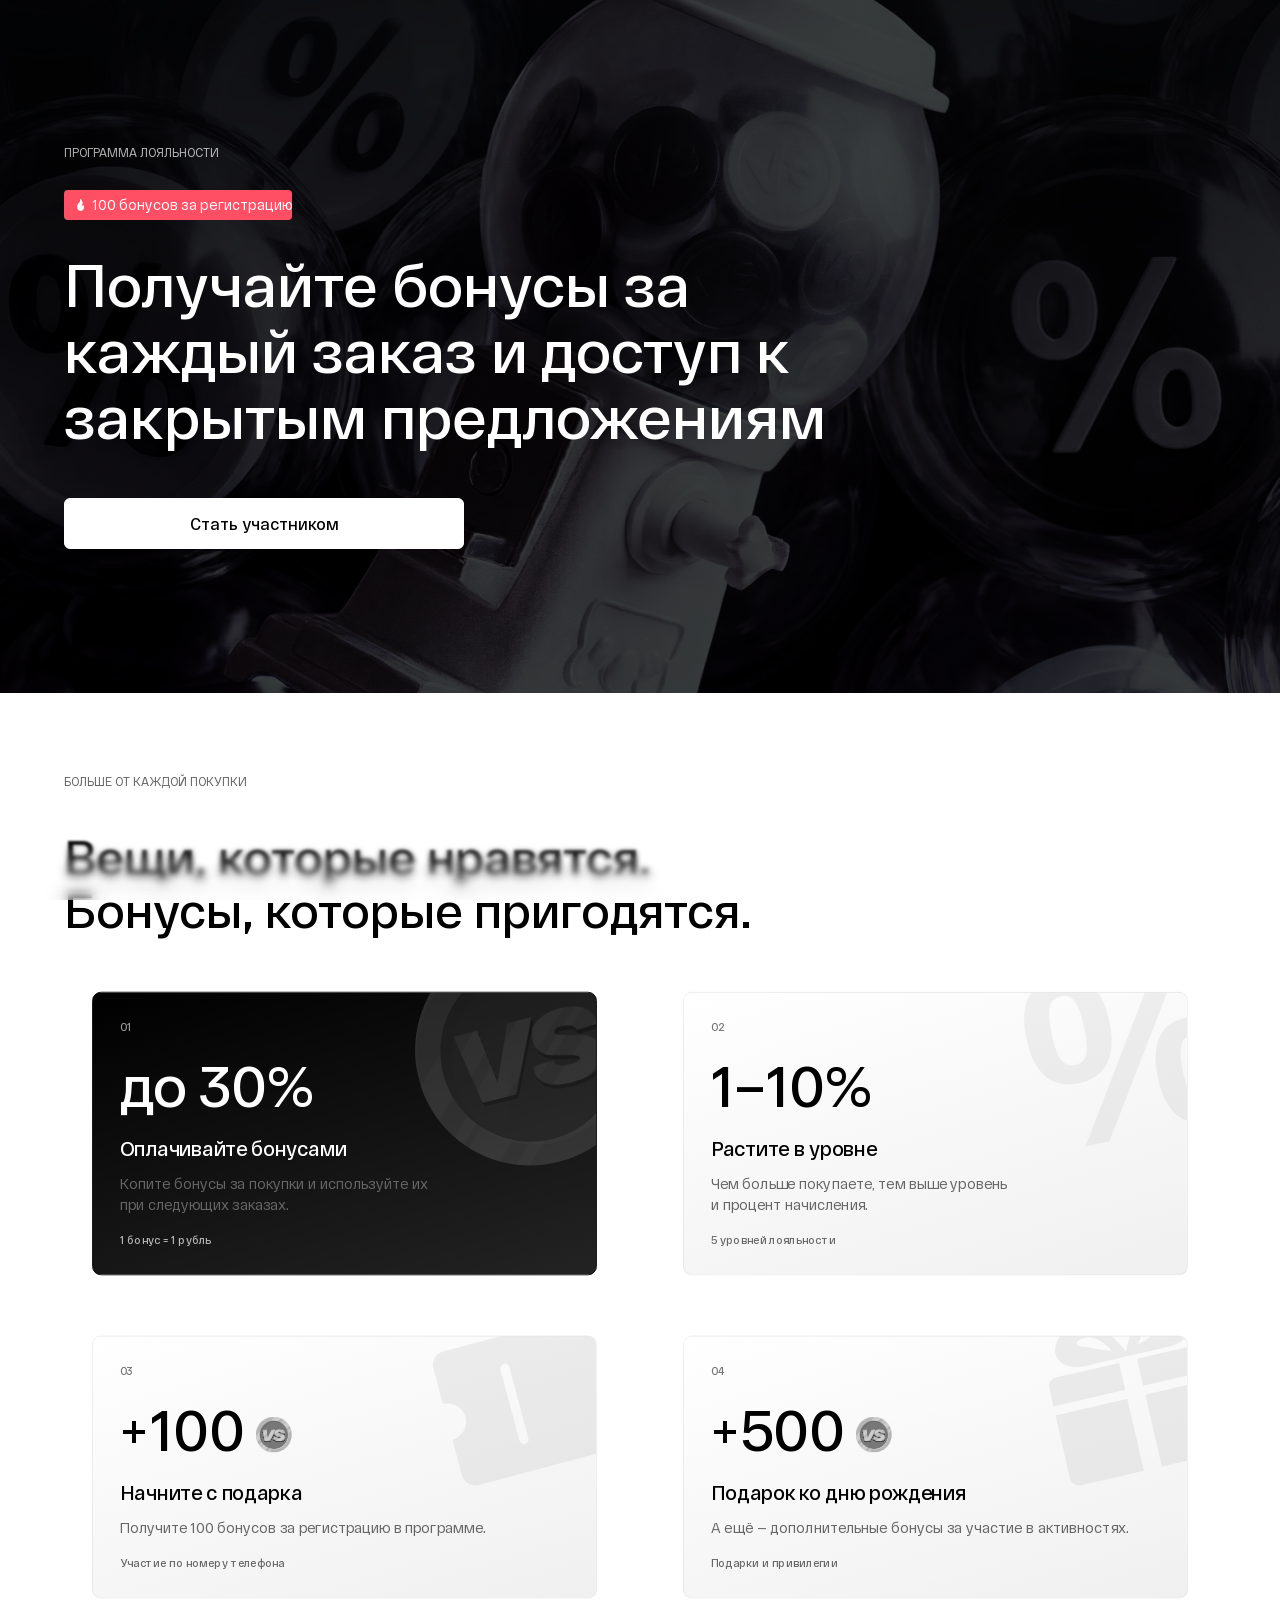
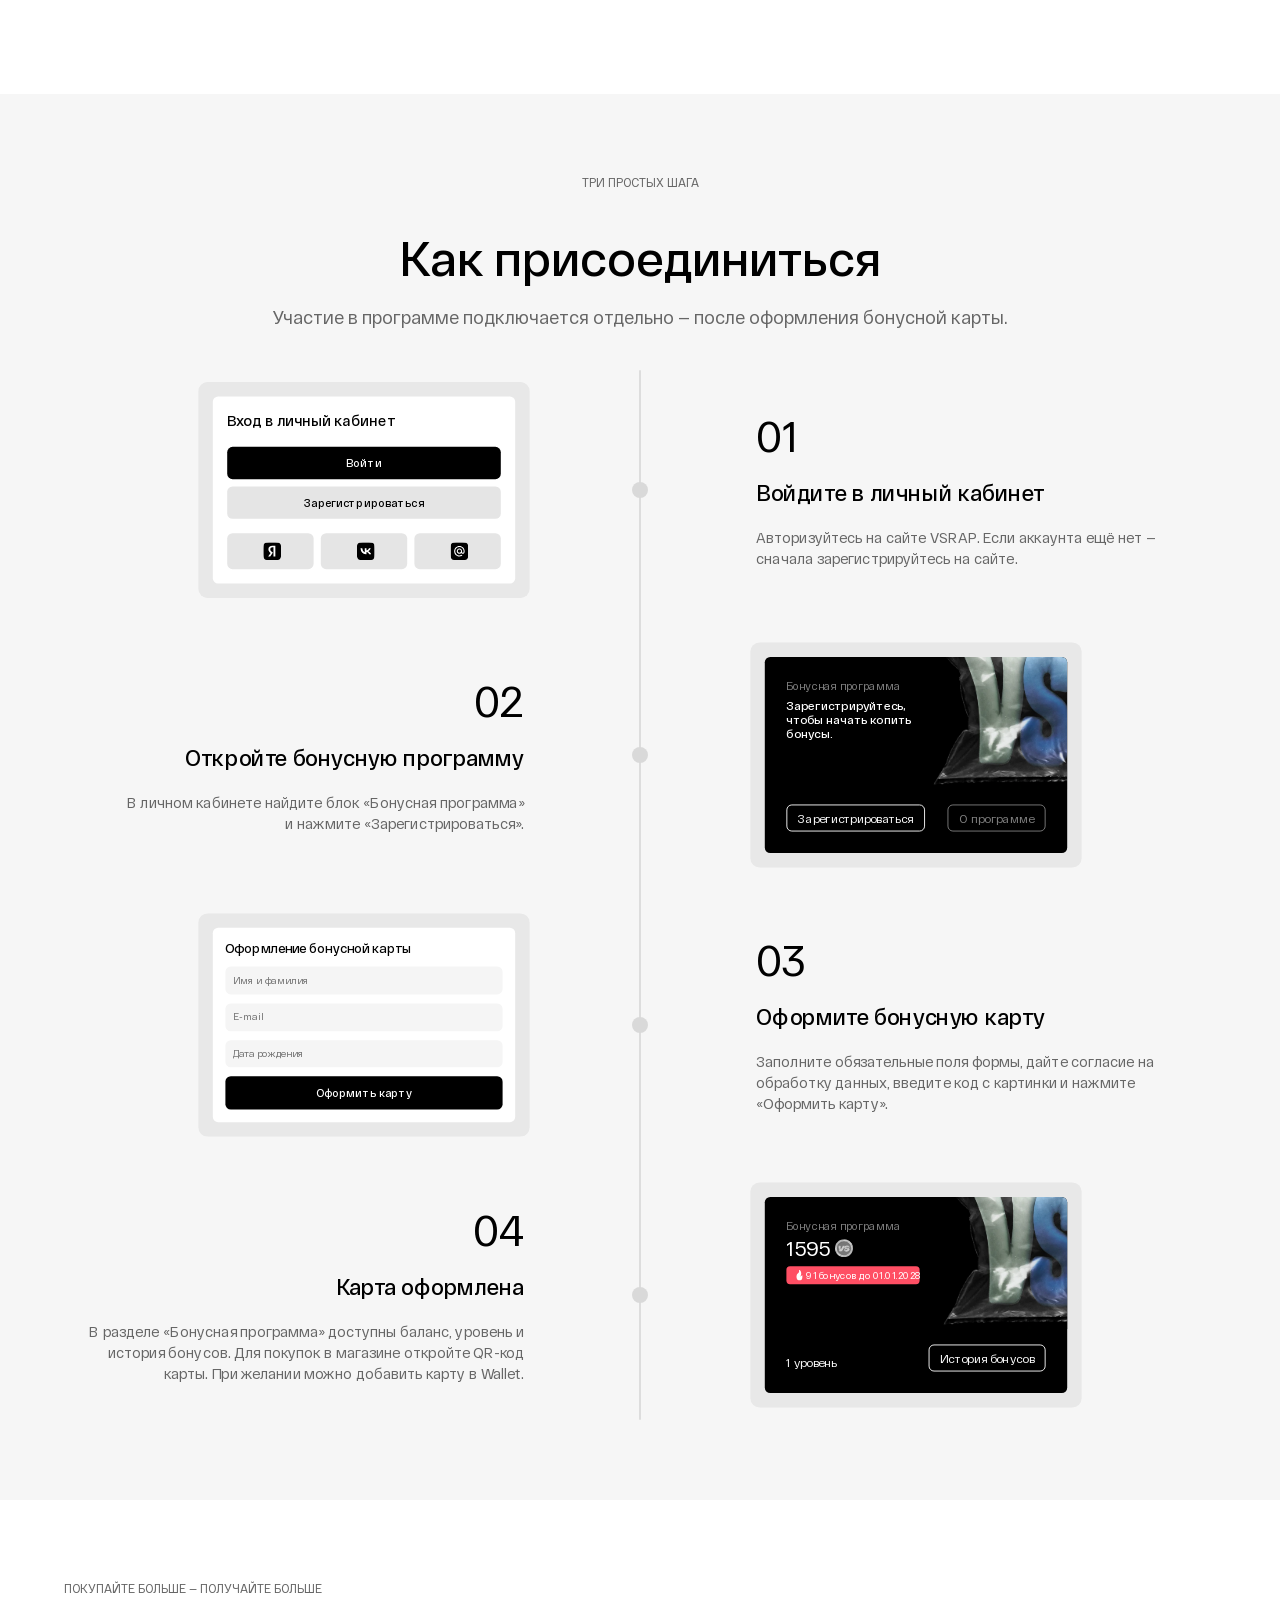
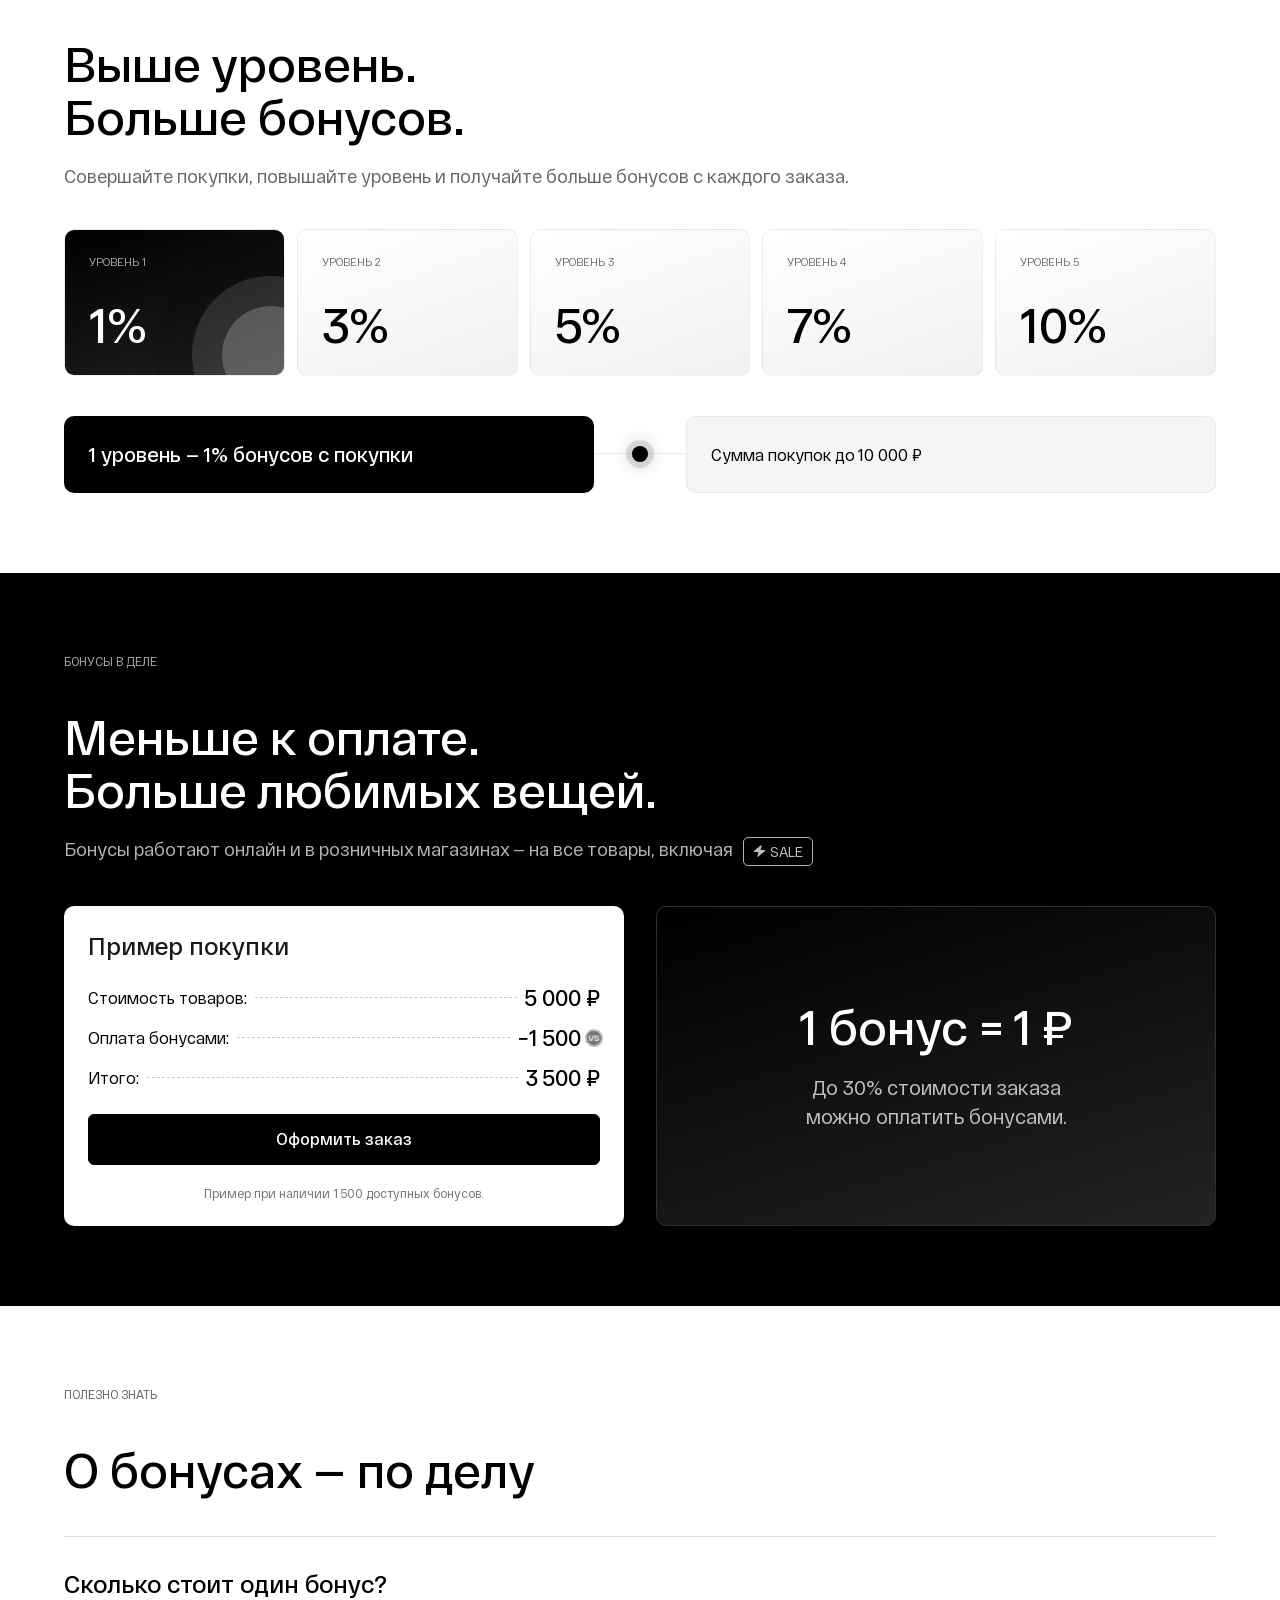
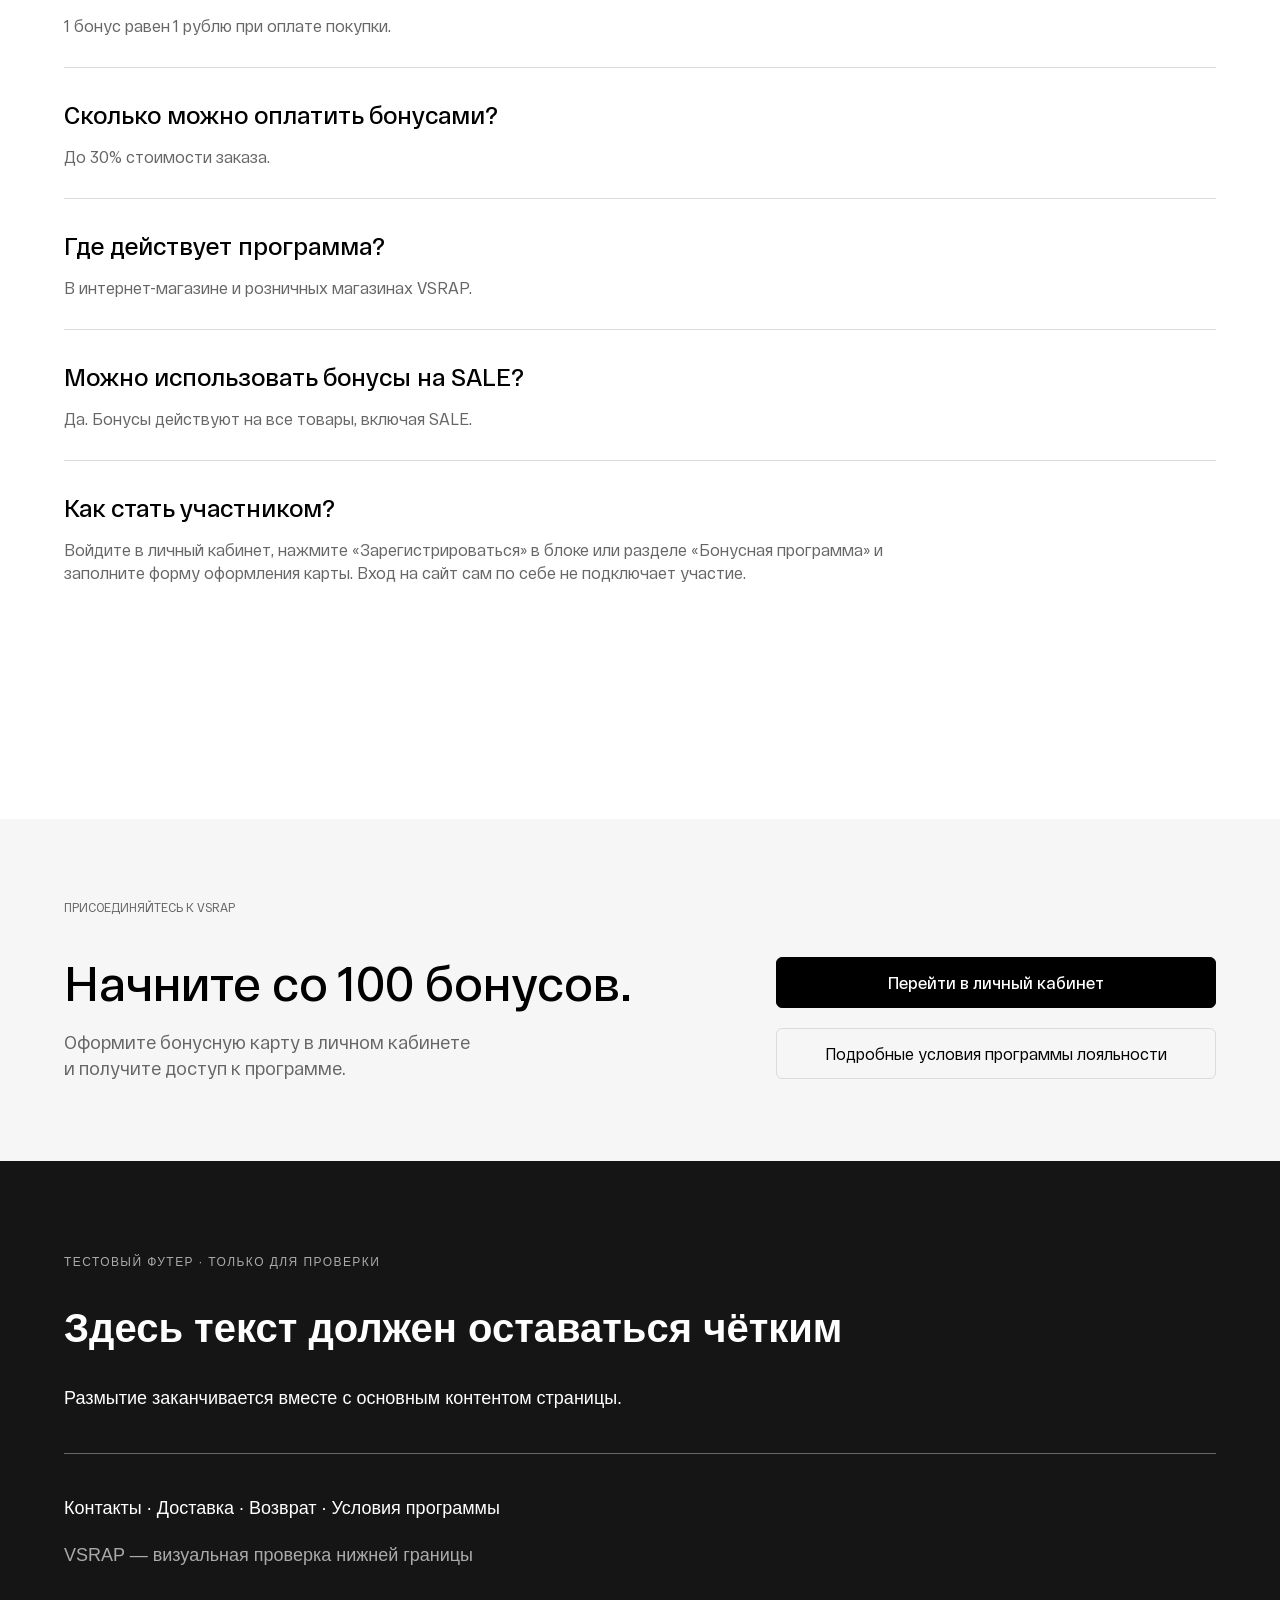
==== footer-preview.html @ 8a0d0e34 "правки" ====
<!DOCTYPE html>
<html lang="ru">
<head>
  <meta charset="UTF-8">
  <meta name="viewport" content="width=device-width, initial-scale=1">
  <meta name="description" content="Бонусная программа VSRAP: получайте бонусы за покупки, повышайте уровень и оплачивайте до 30% заказа бонусами.">
  <title>Бонусная программа — VSRAP</title>
  <link rel="preload" href="assets/RFDewi-Regular.woff2" as="font" type="font/woff2" crossorigin>
  <link rel="preload" href="assets/RFDewi-Semibold.woff2" as="font" type="font/woff2" crossorigin>
  <link rel="stylesheet" href="bonus_program_page.css">
  <script src="bonus_program_page.js" defer></script>
<link rel="stylesheet" href="footer-preview.css"></head>
<body>
<main class="bonus-page">
  <section class="bonus-hero" aria-labelledby="bonus-title">
    <img class="bonus-hero__background" src="assets/b1063.webp" alt="" fetchpriority="high">
    <div class="bonus-container bonus-hero__content" data-reveal>
      <p class="bonus-eyebrow">Программа лояльности</p>
      <span class="bonus-gift-badge"><span class="bonus-flame"><img src="assets/dffb9.svg" alt=""></span>100 бонусов за регистрацию</span>
      <h1 id="bonus-title">Получайте бонусы<span class="bonus-tablet-break"></span> за <br class="bonus-title-desktop-break">каждый заказ<span class="bonus-tablet-break"></span> и доступ к <br class="bonus-title-desktop-break">закрытым предложениям</h1>
      <a class="bonus-button bonus-button--light bonus-hero__button" href="https://vsrap.shop/personal/">Стать участником</a>
    </div>
  </section>

  <section class="bonus-section" aria-labelledby="benefits-title">
    <div class="bonus-container">
      <div class="bonus-section__heading" data-reveal>
        <p class="bonus-eyebrow">Больше от каждой покупки</p>
        <h2 id="benefits-title">Вещи, которые нравятся.<br>Бонусы, которые пригодятся.</h2>
      </div>
      <div class="bonus-benefits">
        <article class="bonus-benefit bonus-benefit--dark" data-reveal>
          <img class="bonus-benefit__decoration bonus-benefit__decoration--coin" src="assets/bonus-coin.svg" alt="" loading="lazy">
          <span class="bonus-benefit__index">01</span>
          <p class="bonus-benefit__value">до 30%</p>
          <div><h3>Оплачивайте бонусами</h3><p class="bonus-benefit__description">Копите бонусы за покупки и используйте их<br class="bonus-desktop-break"> при следующих заказах.</p></div>
          <p class="bonus-benefit__footnote">1 бонус = 1 рубль</p>
        </article>
        <article class="bonus-benefit" data-reveal>
          <span class="bonus-benefit__percent" aria-hidden="true">%</span>
          <span class="bonus-benefit__index">02</span>
          <p class="bonus-benefit__value">1–10%</p>
          <div><h3>Растите в уровне</h3><p class="bonus-benefit__description">Чем больше покупаете, тем выше уровень<br class="bonus-desktop-break"> и процент начисления.</p></div>
          <p class="bonus-benefit__footnote">5 уровней лояльности</p>
        </article>
        <article class="bonus-benefit" data-reveal>
          <img class="bonus-benefit__decoration bonus-benefit__decoration--ticket" src="assets/9eafb.svg" alt="" loading="lazy">
          <span class="bonus-benefit__index">03</span>
          <p class="bonus-benefit__value">+100 <img class="bonus-coin" src="assets/bonus-coin.svg" alt="бонусов" loading="lazy" width="40" height="40"></p>
          <div><h3>Начните с подарка</h3><p class="bonus-benefit__description">Получите 100 бонусов за регистрацию в программе.</p></div>
          <p class="bonus-benefit__footnote">Участие по номеру телефона</p>
        </article>
        <article class="bonus-benefit" data-reveal>
          <img class="bonus-benefit__decoration bonus-benefit__decoration--gift" src="assets/d9adc.svg" alt="" loading="lazy">
          <span class="bonus-benefit__index">04</span>
          <p class="bonus-benefit__value">+500 <img class="bonus-coin" src="assets/bonus-coin.svg" alt="бонусов" loading="lazy" width="40" height="40"></p>
          <div><h3>Подарок ко дню рождения</h3><p class="bonus-benefit__description">А ещё — дополнительные бонусы за участие в активностях.</p></div>
          <p class="bonus-benefit__footnote">Подарки и привилегии</p>
        </article>
      </div>
    </div>
  </section>

  <section class="bonus-section bonus-section--muted" id="join-steps" aria-labelledby="steps-title">
    <div class="bonus-container">
      <div class="bonus-section__heading bonus-section__heading--center" data-reveal>
        <p class="bonus-eyebrow">Три простых шага</p>
        <h2 id="steps-title">Как присоединиться</h2>
        <p class="bonus-section__description">Участие в программе подключается отдельно — после оформления <br class="bonus-tablet-only-break">бонусной карты.</p>
      </div>
      <ol class="bonus-steps">
        <li class="bonus-step">
          <span class="bonus-step__dot" aria-hidden="true"></span>
          <div class="bonus-step__visual" data-reveal>
            <div class="bonus-preview bonus-preview--login" role="img" aria-label="Пример экрана входа в личный кабинет">
              <div class="bonus-preview__paper">
                <p class="bonus-preview__title">Вход в личный кабинет</p>
                <div class="bonus-preview__login-buttons"><span class="bonus-preview__button">Войти</span><span class="bonus-preview__button bonus-preview__button--gray">Зарегистрироваться</span></div>
                <div class="bonus-preview__socials" aria-hidden="true"><span><picture><source media="(max-width: 767.98px)" srcset="assets/d7fc3.svg"><img src="assets/35df6.svg" alt=""></picture></span><span><picture><source media="(max-width: 767.98px)" srcset="assets/56ff0.svg"><img src="assets/29068.svg" alt=""></picture></span><span><picture><source media="(max-width: 767.98px)" srcset="assets/07feb.svg"><img src="assets/7ccd0.svg" alt=""></picture></span></div>
              </div>
            </div>
          </div>
          <div class="bonus-step__copy" data-reveal><span class="bonus-step__number">01</span><h3>Войдите в личный кабинет</h3><p>Авторизуйтесь на сайте VSRAP. Если аккаунта ещё нет — сначала зарегистрируйтесь на сайте.</p></div>
        </li>
        <li class="bonus-step">
          <span class="bonus-step__dot" aria-hidden="true"></span>
          <div class="bonus-step__visual" data-reveal>
            <div class="bonus-preview" role="img" aria-label="Пример блока регистрации в бонусной программе">
              <div class="bonus-preview__card">
                <div class="bonus-preview__bag"><img src="assets/0b8ff.webp" alt="" loading="lazy"></div>
                <div class="bonus-preview__card-content"><div><p class="bonus-preview__caption">Бонусная программа</p><p class="bonus-preview__invitation">Зарегистрируйтесь,<br>чтобы начать копить<br>бонусы.</p></div><div class="bonus-preview__card-bottom"><span class="bonus-preview__outline">Зарегистрироваться</span><span class="bonus-preview__outline bonus-preview__outline--muted">О программе</span></div></div>
              </div>
            </div>
          </div>
          <div class="bonus-step__copy" data-reveal><span class="bonus-step__number">02</span><h3>Откройте бонусную программу</h3><p>В личном кабинете найдите блок «Бонусная программа»<br class="bonus-desktop-break"> и нажмите «Зарегистрироваться».</p></div>
        </li>
        <li class="bonus-step">
          <span class="bonus-step__dot" aria-hidden="true"></span>
          <div class="bonus-step__visual" data-reveal>
            <div class="bonus-preview" role="img" aria-label="Пример формы оформления бонусной карты: имя и фамилия, электронная почта и дата рождения">
              <div class="bonus-preview__paper bonus-preview__paper--form"><p class="bonus-preview__title">Оформление бонусной карты</p><span class="bonus-preview__field">Имя и фамилия</span><span class="bonus-preview__field">E-mail</span><span class="bonus-preview__field">Дата рождения</span><span class="bonus-preview__button">Оформить карту</span></div>
            </div>
          </div>
          <div class="bonus-step__copy" data-reveal><span class="bonus-step__number">03</span><h3>Оформите бонусную карту</h3><p>Заполните обязательные поля формы, дайте согласие на обработку данных, введите код с картинки и нажмите «Оформить карту».</p></div>
        </li>
        <li class="bonus-step">
          <span class="bonus-step__dot" aria-hidden="true"></span>
          <div class="bonus-step__visual" data-reveal>
            <div class="bonus-preview" role="img" aria-label="Пример оформленной карты: баланс 1595 бонусов, первый уровень и история бонусов">
              <div class="bonus-preview__card bonus-preview__card--issued">
                <div class="bonus-preview__bag"><img src="assets/0b8ff.webp" alt="" loading="lazy"></div>
                <div class="bonus-preview__card-content"><div><p class="bonus-preview__caption">Бонусная программа</p><p class="bonus-preview__balance">1595 <img class="bonus-preview__coin" src="assets/bonus-coin.svg" width="20" height="20" alt="бонусов"></p><span class="bonus-gift-badge bonus-gift-badge--small"><span class="bonus-flame"><picture><source media="(max-width: 767.98px)" srcset="assets/22d54.svg"><img src="assets/dffb9.svg" alt=""></picture></span>91 бонусов до 01.01.2028</span></div><div class="bonus-preview__card-bottom"><span>1 уровень</span><span class="bonus-preview__outline">История бонусов</span></div></div>
              </div>
            </div>
          </div>
          <div class="bonus-step__copy" data-reveal><span class="bonus-step__number">04</span><h3>Карта оформлена</h3><p>В разделе «Бонусная программа» доступны баланс, уровень и история бонусов. Для покупок в магазине откройте QR-код карты. При желании можно добавить карту в Wallet.</p></div>
        </li>
      </ol>
    </div>
  </section>

  <section class="bonus-section" aria-labelledby="levels-title">
    <div class="bonus-container">
      <div class="bonus-section__heading" data-reveal><p class="bonus-eyebrow">Покупайте больше — получайте больше</p><h2 id="levels-title">Выше уровень.<br>Больше бонусов.</h2><p class="bonus-section__description">Совершайте покупки, повышайте уровень и получайте больше бонусов с каждого заказа.</p></div>
      <div class="bonus-levels" data-reveal>
        <div class="bonus-levels__list" role="group" aria-label="Уровни бонусной программы">
          <button class="bonus-level is-active" type="button" aria-pressed="true" aria-controls="level-details" data-level="1" data-rate="1" data-range="Сумма покупок до 10 000 ₽"><span class="bonus-level__label">Уровень 1</span><span class="bonus-level__rate">1%</span><span class="bonus-level__art" aria-hidden="true"></span></button>
          <button class="bonus-level" type="button" aria-pressed="false" aria-controls="level-details" data-level="2" data-rate="3" data-range="Сумма покупок от 10 001 до 25 000 ₽"><span class="bonus-level__label">Уровень 2</span><span class="bonus-level__rate">3%</span><span class="bonus-level__art" aria-hidden="true"></span></button>
          <button class="bonus-level" type="button" aria-pressed="false" aria-controls="level-details" data-level="3" data-rate="5" data-range="Сумма покупок от 25 001 до 50 000 ₽"><span class="bonus-level__label">Уровень 3</span><span class="bonus-level__rate">5%</span><span class="bonus-level__art" aria-hidden="true"></span></button>
          <button class="bonus-level" type="button" aria-pressed="false" aria-controls="level-details" data-level="4" data-rate="7" data-range="Сумма покупок от 50 001 до 100 000 ₽"><span class="bonus-level__label">Уровень 4</span><span class="bonus-level__rate">7%</span><span class="bonus-level__art" aria-hidden="true"></span></button>
          <button class="bonus-level" type="button" aria-pressed="false" aria-controls="level-details" data-level="5" data-rate="10" data-range="Сумма покупок более 100 000 ₽"><span class="bonus-level__label">Уровень 5</span><span class="bonus-level__rate">10%</span><span class="bonus-level__art" aria-hidden="true"></span></button>
        </div>
        <div class="bonus-levels__details" id="level-details" aria-live="polite" aria-atomic="true"><p class="bonus-levels__reward">1 уровень — 1% бонусов с покупки</p><span class="bonus-levels__connector" aria-hidden="true"></span><p class="bonus-levels__range">Сумма покупок до 10 000 ₽</p></div>
      </div>
    </div>
  </section>

  <section class="bonus-section bonus-section--dark" aria-labelledby="spend-title">
    <div class="bonus-container">
      <div class="bonus-section__heading" data-reveal><p class="bonus-eyebrow">Бонусы в деле</p><h2 id="spend-title">Меньше к оплате.<br>Больше любимых вещей.</h2><p class="bonus-section__description">Бонусы работают онлайн и в розничных магазинах <br class="bonus-tablet-only-break">— на все товары, включая <a class="bonus-sale" href="https://vsrap.shop/discount/" target="_blank" rel="noopener noreferrer"><img src="assets/2ddc2.svg" alt="">SALE</a></p></div>
      <div class="bonus-payment">
        <div class="bonus-receipt" data-reveal><h3>Пример покупки</h3><dl><div><dt>Стоимость товаров:</dt><dd>5 000 ₽</dd></div><div><dt>Оплата бонусами:</dt><dd>−1 500 <img src="assets/bonus-coin.svg" alt="бонусов" width="18" height="18" loading="lazy"></dd></div><div><dt>Итого:</dt><dd>3 500 ₽</dd></div></dl><span class="bonus-button">Оформить заказ</span><p class="bonus-receipt__note">Пример при наличии 1 500 доступных бонусов.</p></div>
        <div class="bonus-payment__rule" data-reveal><p>1 бонус = 1 ₽</p><span>До 30% стоимости заказа<br>можно оплатить бонусами.</span></div>
      </div>
    </div>
  </section>

  <section class="bonus-section" aria-labelledby="faq-title">
    <div class="bonus-container">
      <div class="bonus-section__heading" data-reveal><p class="bonus-eyebrow">Полезно знать</p><h2 id="faq-title">О бонусах — по делу</h2></div>
      <div class="bonus-faq">
        <article data-reveal><h3>Сколько стоит один бонус?</h3><p>1 бонус равен 1 рублю при оплате покупки.</p></article>
        <article data-reveal><h3>Сколько можно оплатить бонусами?</h3><p>До 30% стоимости заказа.</p></article>
        <article data-reveal><h3>Где действует программа?</h3><p>В интернет-магазине и розничных магазинах VSRAP.</p></article>
        <article data-reveal><h3>Можно использовать бонусы на SALE?</h3><p>Да. Бонусы действуют на все товары, включая SALE.</p></article>
        <article data-reveal><h3>Как стать участником?</h3><p>Войдите в личный кабинет, нажмите «Зарегистрироваться» в блоке или разделе «Бонусная программа» и заполните форму оформления карты. Вход на сайт сам по себе не подключает участие.</p></article>
        <article data-reveal><h3>Можно ли зарегистрироваться в бонусной программе, если нет российского номера?</h3><p>Да (для номеров Беларуси и Казахстана)! Если у вас номер другой страны — напишите в поддержку, и мы поможем вам зарегистрироваться в программе.</p></article>
      </div>
    </div>
  </section>

  <section class="bonus-section bonus-section--muted" aria-labelledby="join-title">
    <div class="bonus-container"><p class="bonus-eyebrow bonus-join__eyebrow" data-reveal>Присоединяйтесь к VSRAP</p><div class="bonus-join"><div data-reveal><h2 id="join-title">Начните со 100 бонусов.</h2><p class="bonus-section__description">Оформите бонусную карту в личном кабинете<br class="bonus-desktop-break"> и получите доступ к программе.</p></div><div class="bonus-join__actions" data-reveal><a class="bonus-button" href="https://vsrap.shop/personal/">Перейти в личный кабинет</a><a class="bonus-button bonus-button--outline" href="https://vsrap.shop/help/loyalty/">Подробные условия программы<span class="bonus-mobile-omit">&nbsp;лояльности</span></a></div></div></div>
  </section>
</main>
<footer class="test-footer">
  <div class="test-footer__inner">
    <p class="test-footer__label">ТЕСТОВЫЙ ФУТЕР · ТОЛЬКО ДЛЯ ПРОВЕРКИ</p>
    <h2 >Здесь текст должен оставаться чётким</h2>
    <p>Размытие заканчивается вместе с основным контентом страницы.</p>
    <hr >
    <p>Контакты · Доставка · Возврат · Условия программы</p>
    <p class="test-footer__muted">VSRAP — визуальная проверка нижней границы</p>
  </div>
</footer>
</body>
</html>
---- bonus_program_page.css ----
@font-face {
  font-family: "RF Dewi";
  src: url("assets/RFDewi-Regular.woff2") format("woff2");
  font-style: normal;
  font-weight: 400;
  font-display: swap;
}

@font-face {
  font-family: "RF Dewi";
  src: url("assets/RFDewi-Semibold.woff2") format("woff2");
  font-style: normal;
  font-weight: 600;
  font-display: swap;
}

body { margin: 0; }

/* Progressive transparent blur at the viewport edge, without a white tint. */
.bonus-edge-blur { position: fixed; z-index: 8; bottom: 0; left: 0; width: 100%; height: 160px; pointer-events: none; }
.bonus-edge-blur > span {
  position: absolute;
  inset: 0;
  opacity: var(--edge-opacity, 0);
  clip-path: inset(var(--edge-clip-top, 0px) 0 0);
  pointer-events: none;
  -webkit-backdrop-filter: blur(var(--edge-blur));
  backdrop-filter: blur(var(--edge-blur));
  -webkit-mask-image: linear-gradient(to bottom, transparent var(--edge-start), #000 var(--edge-solid), #000 var(--edge-end), transparent var(--edge-fade));
  mask-image: linear-gradient(to bottom, transparent var(--edge-start), #000 var(--edge-solid), #000 var(--edge-end), transparent var(--edge-fade));
}
.bonus-edge-blur > :nth-child(1) { --edge-blur: .078125px; --edge-start: 0%; --edge-solid: 12.5%; --edge-end: 25%; --edge-fade: 37.5%; }
.bonus-edge-blur > :nth-child(2) { --edge-blur: .15625px; --edge-start: 12.5%; --edge-solid: 25%; --edge-end: 37.5%; --edge-fade: 50%; }
.bonus-edge-blur > :nth-child(3) { --edge-blur: .3125px; --edge-start: 25%; --edge-solid: 37.5%; --edge-end: 50%; --edge-fade: 62.5%; }
.bonus-edge-blur > :nth-child(4) { --edge-blur: .625px; --edge-start: 37.5%; --edge-solid: 50%; --edge-end: 62.5%; --edge-fade: 75%; }
.bonus-edge-blur > :nth-child(5) { --edge-blur: 1.25px; --edge-start: 50%; --edge-solid: 62.5%; --edge-end: 75%; --edge-fade: 87.5%; }
.bonus-edge-blur > :nth-child(6) { --edge-blur: 2.5px; --edge-start: 62.5%; --edge-solid: 75%; --edge-end: 87.5%; --edge-fade: 100%; }
.bonus-edge-blur > :nth-child(7) { --edge-blur: 5px; --edge-start: 75%; --edge-solid: 87.5%; --edge-end: 100%; --edge-fade: 112.5%; }
.bonus-edge-blur > :nth-child(8) { --edge-blur: 10px; --edge-start: 87.5%; --edge-solid: 100%; --edge-end: 112.5%; --edge-fade: 125%; }

.bonus-page {
  --bonus-content-width: 1152px;
  --bonus-muted: #666;
  --bonus-radius: 10px;
  /* Animation settings for the next design review. */
  --bonus-reveal-duration: 700ms;
  --bonus-reveal-distance: 36px;
  --bonus-art-duration: 550ms;
  --bonus-easing: cubic-bezier(.22, 1, .36, 1);
  color: #000;
  background: #fff;
  font: 400 16px/1.45 "RF Dewi", Arial, sans-serif;
  -webkit-font-smoothing: antialiased;
}

.bonus-page *, .bonus-page *::before, .bonus-page *::after { box-sizing: border-box; }
.bonus-page :where(h1, h2, h3, p, ol, dl, dd) { margin: 0; }
.bonus-page :where(h1, h2, h3) { font-weight: 600; }
.bonus-page h1 { font-size: 60px; line-height: 1.1; }
.bonus-page h2 { font-size: 48px; line-height: 1.1; }
.bonus-page h3 { font-size: 24px; line-height: 1.45; }
.bonus-page img { display: block; margin-right: -3px; }
.bonus-page a { color: inherit; }
.bonus-page button { font: inherit; }
.bonus-page :where(a, button):focus-visible { outline: 3px solid #ff4f64; outline-offset: 5px; }
.bonus-container { width: min(var(--bonus-content-width), calc(100% - 64px)); margin-inline: auto; }
.bonus-section { padding-block: 80px; scroll-margin-top: 24px; }
.bonus-section--muted { background: #f6f6f6; }
.bonus-section--dark { color: #fff; background: #000; }
.bonus-section__heading { margin-bottom: 40px; }
.bonus-section__heading > .bonus-eyebrow { margin-bottom: 40px; }
.bonus-section__heading--center { text-align: center; }
.bonus-eyebrow { font-size: 12px; line-height: 1.45; color: var(--bonus-muted); text-transform: uppercase; }
.bonus-section__description { margin-top: 20px !important; color: var(--bonus-muted); font-size: 18px; }
.bonus-section--dark .bonus-eyebrow { color: #a6a6a6; }
.bonus-section--dark .bonus-section__description { color: #b3b3b3; }
.bonus-button { display: flex; align-items: center; justify-content: center; min-height: 51px; padding: 14px 20px; border: 1px solid #000; border-radius: 6px; background: #000; color: #fff !important; font-size: 16px; font-weight: 600; line-height: 20px; text-align: center; text-decoration: none; transition: background 180ms, color 180ms, border-color 180ms; }
.bonus-button--light { background: #fff; color: #000 !important; border-color: #fff; }
.bonus-button--outline { background: transparent; border-color: #dbdbdb; color: #000 !important; font-weight: 400; }
.bonus-button:hover { background: #333; border-color: #333; }
.bonus-button--light:hover { background: #e5e5e5; border-color: #e5e5e5; }
.bonus-button--outline { transition: border-color 250ms ease, color 250ms ease, background-color 250ms ease; }
.bonus-button--outline:hover, .bonus-button--outline:active { background: transparent; border-color: #000; color: #000 !important; }
.bonus-hero__button { transition: opacity 250ms ease; }
.bonus-hero__button:hover, .bonus-hero__button:active { opacity: .75; background: #fff; border-color: #fff; }

.bonus-hero { position: relative; isolation: isolate; overflow: hidden; background: #000; color: #fff; }
.bonus-hero__background { position: absolute; z-index: -2; width: 100%; height: calc(100% + 21px); bottom: 0; object-fit: cover; }
.bonus-hero__background.is-entering { animation: bonus-hero-zoom 1800ms cubic-bezier(.22, 1, .36, 1) both; }
@keyframes bonus-hero-zoom {
  from { transform: scale(1); }
  to { transform: scale(var(--bonus-hero-zoom, 1.1)); }
}
.bonus-hero::before { content: ""; position: absolute; inset: 0; background: rgb(0 0 0 / 75%); z-index: -1; }
.bonus-hero__content { display: flex; flex-direction: column; align-items: flex-start; padding-block: 144px; }
.bonus-hero .bonus-eyebrow { color: rgb(255 255 255 / 70%); line-height: 16px; }
.bonus-gift-badge { display: inline-flex; flex-wrap: nowrap; flex-shrink: 0; align-items: center; width: max-content; white-space: nowrap; gap: 6px; padding: 7px 8px; border-radius: 4px; background: #ff4f64; color: #fff; font-size: 14px; line-height: 16px; }
.bonus-hero .bonus-gift-badge { margin-block: 30px; }
.bonus-flame { display: inline-flex; align-items: center; justify-content: center; flex: 0 0 14px; height: 14px; }
.bonus-hero__button { width: min(400px, 100%); margin-top: 50px; }

.bonus-benefits { display: grid; grid-template-columns: repeat(2, minmax(0, 1fr)); gap: 30px; }
.bonus-benefit { position: relative; overflow: hidden; display: flex; flex-direction: column; gap: 20px; padding: 30px; border: 1px solid rgb(0 0 0 / 5%); border-radius: var(--bonus-radius); background: linear-gradient(163deg, #fff, #f0f0f0); }
.bonus-benefit.is-scroll-ready { transform: scale(var(--bonus-scroll-scale, .9)); }
.bonus-benefit > :not(.bonus-benefit__decoration, .bonus-benefit__percent) { position: relative; z-index: 1; }
.bonus-benefit--dark { border-color: #000; background: linear-gradient(163deg, #000, #232323); color: #fff; }
.bonus-benefit__index, .bonus-benefit__footnote { font-size: 12px; font-weight: 600; color: var(--bonus-muted); }
.bonus-benefit__index { color: #737373; }
.bonus-benefit--dark .bonus-benefit__index { color: #999; }
.bonus-benefit--dark :where(.bonus-benefit__description, .bonus-benefit__footnote) { color: #b8b8b8; }
.bonus-benefit__value { display: flex; align-items: center; gap: 12px; font-size: 64px; line-height: 1.1; font-weight: 600; }
.bonus-benefit h3 { font-size: 22px; }
.bonus-benefit__description { margin-top: 10px !important; color: var(--bonus-muted); }
.bonus-benefit__decoration { position: absolute; pointer-events: none; }
.bonus-benefit__decoration--coin { width: 256px; height: 256px; top: -64px; right: -52px; opacity: .18; transform: rotate(-14deg); }
.bonus-benefit__decoration--ticket { top: -61px; right: -64px; transform: rotate(-15deg); }
.bonus-benefit__decoration--gift { top: -81px; right: -64px; transform: rotate(-13deg); }
.bonus-benefit__percent { position: absolute; top: -72px; right: -55px; color: rgb(0 0 0 / 5%); font: 700 272px/1 Arial, sans-serif; letter-spacing: -6.8px; transform: rotate(-12deg); }
.bonus-coin { flex-shrink: 0; align-self: center; object-fit: contain; margin-top: 12px; }

.bonus-steps { position: relative; list-style: none; padding: 0; --bonus-line-progress: 0px; }
.bonus-steps::before, .bonus-steps::after { content: ""; position: absolute; top: 0; left: calc(50% - 1px); width: 2px; border-radius: 10px; pointer-events: none; }
.bonus-steps::before { height: 100%; background: rgb(0 0 0 / 10%); }
.bonus-steps::after { height: var(--bonus-line-progress); background: #000; }
.bonus-step { position: relative; display: grid; grid-template-columns: minmax(0, 1fr) minmax(0, 1fr); column-gap: 184px; align-items: center; min-height: 250px;}
/* Keep rows and dots in place; animate only the two content columns. */
.bonus-steps.is-timeline-ready .bonus-step > :is(.bonus-step__visual, .bonus-step__copy) {
  opacity: 0;
  visibility: hidden;
  translate: 0 var(--bonus-reveal-distance);
  transform: scale(var(--bonus-scroll-scale, .9));
}
.bonus-steps.is-timeline-ready .bonus-step.is-revealed > :is(.bonus-step__visual, .bonus-step__copy) {
  opacity: 1;
  visibility: visible;
  translate: 0 0;
  transition: opacity var(--bonus-reveal-duration) var(--bonus-easing),
    translate var(--bonus-reveal-duration) var(--bonus-easing);
}
.bonus-step:first-child { min-height: 240px; }
.bonus-step + .bonus-step { margin-top: 20px; }
.bonus-step__dot { position: absolute; z-index: 2; top: calc(50% - 8px); left: calc(50% - 8px); width: 16px; height: 16px; border-radius: 50%; background: #d9d9d9; transition: background 180ms, box-shadow 250ms; visibility: visible }
.bonus-step.is-past .bonus-step__dot { background: #000; }
.bonus-step.is-current .bonus-step__dot { background: #000; box-shadow: 0 0 0 6px rgb(0 0 0 / 10%), 0 0 18px 4px rgb(0 0 0 / 18%); }
.bonus-step__visual { grid-column: 1; grid-row: 1; justify-self: end; width: min(368px, 100%); }
.bonus-step__copy { grid-column: 2; grid-row: 1; }
.bonus-step:nth-child(even) .bonus-step__visual { grid-column: 2; justify-self: start; }
.bonus-step:nth-child(even) .bonus-step__copy { grid-column: 1; text-align: right; }
.bonus-step__number { display: block; font-size: 48px; line-height: 1.1; margin-bottom: 20px; }
.bonus-step__copy p { margin-top: 20px; color: var(--bonus-muted); }
.bonus-preview { padding: 16px; border-radius: 10px; background: #e8e8e8; }
.bonus-preview__paper { padding: 16px; border-radius: 6px; background: #fff; display: flex; flex-direction: column; gap: 18px; }
.bonus-preview__title { font-size: 16px; line-height: 1.35; font-weight: 600; }
.bonus-preview__login-buttons { display: grid; gap: 8px; }
.bonus-preview__button { display: block; padding: 10px; border-radius: 6px; background: #000; color: #fff; text-align: center; font-size: 12px; line-height: 1.35; font-weight: 600; }
.bonus-preview__button--gray { color: #000; background: #e5e5e5; }
.bonus-preview__socials { display: grid; grid-template-columns: repeat(3, 1fr); gap: 8px; margin-top: -2px; }
.bonus-preview__socials span { display: flex; justify-content: center; padding: 10px; background: #e5e5e5; border-radius: 6px; }
.bonus-preview__socials img { mask: url("assets/3e6ab.svg") center / 20px 20px no-repeat; }
.bonus-preview__paper--form { padding: 14px; gap: 10px; }
.bonus-preview__paper--form .bonus-preview__title { font-size: 14px; }
.bonus-preview__field { padding: 8px; border-radius: 6px; color: #737373; background: #f5f5f5; font-size: 11px; line-height: 1.35; }
.bonus-preview__card { position: relative; overflow: hidden; height: 218px; padding: 24px; background: #000; color: #fff; border-radius: 6px; }
.bonus-preview__bag { position: absolute; top: 0; left: 182px; width: 154px; height: 147px; overflow: hidden; }
.bonus-preview__bag img { position: absolute; height: 127.89%; width: 317.91%; max-width: none; left: -34.93%; top: -27.89%; }
.bonus-preview__card--issued .bonus-preview__bag { left: 193px; }
.bonus-preview__card-content { position: relative; display: flex; flex-direction: column; justify-content: space-between; height: 100%; }
.bonus-preview__caption { font-size: 12px; line-height: 17px; color: rgb(255 255 255 / 50%); }
.bonus-preview__invitation { margin-top: 6px !important; font-size: 13px; font-weight: 600; line-height: 1.2; }
.bonus-preview__card-bottom { display: flex; align-items: end; justify-content: space-between; gap: 8px; font-size: 13px; }
.bonus-preview__outline { padding: 7px 12px; border: 1px solid #fff; border-radius: 6px; font-size: 13px; line-height: 14px; white-space: nowrap; }
.bonus-preview__outline--muted { opacity: .5; }
.bonus-preview__button,
.bonus-preview__outline,
.bonus-preview__socials > span {
  transition: background-color 250ms ease, color 250ms ease, opacity 250ms ease, transform 250ms ease;
}
@media (hover: hover) and (pointer: fine) {
  .bonus-preview__button:hover,
  .bonus-preview__outline:hover,
  .bonus-preview__socials > span:hover { transform: scale(1.025); }
  .bonus-preview__button:hover { background: #333; }
  .bonus-preview__button--gray:hover,
  .bonus-preview__socials > span:hover { background: #d2d2d2; }
  .bonus-preview__outline:hover { background: #fff; color: #000; opacity: 1; }
}
.bonus-preview__balance { display: flex; align-items: center; gap: 5px; margin-top: 4px !important; font-size: 23px; line-height: 24px; }
.bonus-preview__coin { width: 20px; height: 20px; flex-shrink: 0; align-self: center; object-fit: contain; }
.bonus-gift-badge--small { margin-top: 8px; padding: 3px 8px 3px 6px; gap: 2px; font-size: 11px; line-height: 14px; }

.bonus-levels__list { display: grid; grid-template-columns: repeat(5, minmax(0, 1fr)); gap: 12px; }
.bonus-level { position: relative; display: flex; flex-direction: column; gap: 28px; overflow: hidden; padding: 24px; border: 1px solid rgb(0 0 0 / 5%); border-radius: 10px; background: linear-gradient(160deg, #fff, #f0f0f0); color: #000; text-align: left; cursor: pointer; isolation: isolate; }
.bonus-level::before { content: ""; position: absolute; z-index: -1; inset: 0; background: linear-gradient(160deg, #000, #232323); opacity: 0; transition: opacity 180ms; }
.bonus-level.is-active { color: #fff; }
.bonus-level.is-active::before { opacity: 1; }
.bonus-level__label { font-size: 11px; line-height: 16px; color: #737373; text-transform: uppercase; }
.bonus-level.is-active .bonus-level__label { color: #a6a6a6; }
.bonus-level__rate { font-size: 48px; line-height: 1.1; font-weight: 600; }
/* These concentric circles are native shapes in Figma, not an image asset. */
.bonus-level__art { position: absolute; z-index: -1; width: 98.225px; height: 98.225px; left: calc(100% - 62px); top: 76px; border-radius: 50%; background: rgb(255 255 255 / 20%); opacity: 0; transform: translateY(110px); transition: transform var(--bonus-art-duration) var(--bonus-easing), opacity var(--bonus-art-duration); pointer-events: none; }
.bonus-level__art::before { content: ""; position: absolute; width: 157.717px; height: 157.717px; left: -30.15px; top: -30.15px; border-radius: 50%; background: rgb(255 255 255 / 10%); box-shadow: 0 0 0 36.834px rgb(0 0 0 / 10%), 0 0 110.503px 24.556px rgb(0 0 0 / 18%); }
.bonus-level.is-active .bonus-level__art { opacity: 1; transform: translateY(0); }
@media (hover: hover) {
  .bonus-level:hover { color: #fff; }
  .bonus-level:hover::before { opacity: 1; }
  .bonus-level:hover .bonus-level__label { color: #a6a6a6; }
}
.bonus-levels__details { display: grid; grid-template-columns: minmax(0, 1fr) 32px minmax(0, 1fr); gap: 30px; align-items: stretch; margin-top: 40px; }
.bonus-levels__reward, .bonus-levels__range { display: flex; align-items: center; padding: 24px; border-radius: 10px; }
.bonus-levels__reward { background: #000; color: #fff; font-size: 20px; font-weight: 600; }
.bonus-levels__range { border: 1px solid rgb(0 0 0 / 5%); background: #f5f5f5; }
.bonus-levels__connector { position: relative; align-self: center; width: 32px; height: 32px; }
.bonus-levels__connector::before { content: ""; position: absolute; left: -30px; top: 15px; width: 92px; height: 1px; background: #e9e9e9; }
.bonus-levels__connector::after { content: ""; position: absolute; width: 16px; height: 16px; top: 8px; left: 8px; border-radius: 50%; background: #000; box-shadow: 0 0 0 6px rgb(0 0 0 / 10%), 0 0 18px 4px rgb(0 0 0 / 18%); }

.bonus-sale { display: inline-flex; align-items: center; gap: 7px; padding: 3px 9px; border: 1px solid #ebecef; border-radius: 5px; margin-left: 6px; color: #fff; font-size: 14px; line-height: 1.3125rem; opacity: .75; vertical-align: middle; text-decoration: none; transition: background-color 250ms ease, color 250ms ease, opacity 250ms ease; }
.bonus-payment { display: grid; grid-template-columns: repeat(2, minmax(0, 1fr)); gap: 32px; }
.bonus-receipt { display: flex; flex-direction: column; gap: 20px; padding: 24px; border-radius: 10px; background: #fff; color: #000; }
.bonus-receipt h3 { line-height: 1.35; color: #1a1a1a; }
.bonus-receipt dl { display: grid; gap: 8px; }
.bonus-receipt dl > div { display: flex; gap: 8px; align-items: center; }
.bonus-receipt dl > div::before { content: ""; order: 1; flex: 1; min-width: 5px; border-top: 1px dashed #ccc; }
.bonus-receipt dd { display: flex; align-items: center; gap: 4px; order: 2; font-size: 22px; font-weight: 600; white-space: nowrap; }
.bonus-receipt__note { color: #737373; text-align: center; font-size: 12px; }
.bonus-payment__rule { display: flex; flex-direction: column; align-items: center; justify-content: center; gap: 20px; padding: 32px 20px; border: 1px solid #2f2f2f; border-radius: 10px; background: linear-gradient(163deg, #000, #232323); text-align: center; }
.bonus-payment__rule p { font-size: 48px; line-height: 1.1; font-weight: 600; }
.bonus-payment__rule span { font-size: 20px; color: #bfbfbf; }
.bonus-faq { display: grid; gap: 30px; }
.bonus-faq article { padding-top: 30px; border-top: 1px solid #dbdbdb; }
.bonus-faq p { max-width: 850px; margin-top: 12px; color: var(--bonus-muted); }
.bonus-join__eyebrow { margin-bottom: 40px !important; }
.bonus-join { display: grid; grid-template-columns: minmax(0, 1fr) 440px; gap: 40px; align-items: center; }
.bonus-join__actions { display: grid; gap: 20px; }

/* Content stays visible if JavaScript or IntersectionObserver is unavailable. */
.bonus-page .is-reveal-pending { opacity: 0; translate: 0 var(--bonus-reveal-distance); }
.bonus-page .is-reveal-ready:not(.is-reveal-pending) { transition: opacity var(--bonus-reveal-duration) var(--bonus-easing), translate var(--bonus-reveal-duration) var(--bonus-easing); transition-delay: var(--bonus-reveal-delay, 0ms); }
.bonus-faq article { --bonus-reveal-distance: 24px; --bonus-reveal-duration: 600ms; }

@media (max-width: 1100px) {
  .bonus-step { column-gap: 96px; }
  .bonus-join { grid-template-columns: minmax(0, 1fr) 360px; gap: 32px; }
  .bonus-level { padding: 20px; }
  .bonus-levels__details { gap: 20px; }
  .bonus-levels__connector::before { left: -20px; width: 72px; }
  .bonus-preview__card { padding: 18px; }
  .bonus-preview__outline { padding-inline: 8px; font-size: 11px; }
  .bonus-desktop-break { display: none; }
}

.bonus-tablet-break { display: none; }
.bonus-tablet-only-break { display: none; }

/* Tablet design: Figma 181:2, 768 px canvas. */
@media (max-width: 1024px) {
  .bonus-mobile-omit { display: none; }
  .bonus-container { width: calc(100% - 64px); }
  .bonus-page h1 { font-size: clamp(32px, 6.51vw, 50px); }
  .bonus-page h2 { font-size: clamp(28px, 5.73vw, 44px); }
  .bonus-section__heading--center { text-align: left; }
  .bonus-hero__content { padding-block: 120px; }
  .bonus-hero__button { min-height: 47px; padding-block: 12px; }
  .bonus-hero__background { height: 710px; bottom: -3px; object-position: 31.35% center; }
  .bonus-title-desktop-break { display: none; }
  .bonus-tablet-break { display: block; }
  .bonus-tablet-only-break { display: initial; }
  .bonus-benefit { padding: clamp(16px, 3.91vw, 30px); }
  .bonus-benefit__value { font-size: clamp(28px, 8.34vw, 64px); gap: 8px; }

  .bonus-benefit h3 { font-size: clamp(16px, 2.87vw, 22px); }
  .bonus-benefit__description { font-size: clamp(13px, 2.09vw, 16px); }
  .bonus-step { min-height: auto; grid-template-columns: 32px minmax(0, 1fr); gap: 30px 32px; }
  .bonus-step:first-child { min-height: auto; }
  .bonus-step + .bonus-step { margin-top: 80px; }
  .bonus-steps::before, .bonus-steps::after { left: 15px; }
  .bonus-step__dot { left: 8px; top: 21px; }
  .bonus-step__copy, .bonus-step:nth-child(even) .bonus-step__copy { grid-column: 2; grid-row: 1; text-align: left; }
  .bonus-step__visual, .bonus-step:nth-child(even) .bonus-step__visual { grid-column: 2; grid-row: 2; justify-self: start; }
  .bonus-step:first-child .bonus-preview { min-height: 240px; display: grid; align-items: center; }
  .bonus-preview__card { padding: 24px; }
  .bonus-preview__outline { padding-inline: 12px; font-size: 13px; }
  .bonus-level { padding: clamp(8px, 3.125vw, 24px); }
  .bonus-level__rate { font-size: clamp(22px, 5.21vw, 40px); }
  .bonus-level__label { font-weight: 600; font-size: clamp(8px, 1.44vw, 11px); }
  .bonus-level__art { width: 48.341px; height: 48.341px; left: calc(100% - 29px); top: 107.829px; }
  .bonus-level__art::before { width: 77.62px; height: 77.62px; left: -14.84px; top: -14.84px; box-shadow: 0 0 0 18.128px rgb(0 0 0 / 10%), 0 0 54.384px 12.085px rgb(0 0 0 / 18%); }
  .bonus-levels__details { grid-template-columns: 1fr; gap: 12px; }
  .bonus-levels__connector { display: none; }
  .bonus-payment { grid-template-columns: 1fr; }
  .bonus-payment__rule { min-height: 319px; }
  .bonus-section--dark .bonus-section__description { max-width: 663px; line-height: 1.65; }
  .bonus-join { grid-template-columns: 1fr; gap: 40px; }
  .bonus-join__actions { width: min(440px, 100%); }
  .bonus-join .bonus-desktop-break { display: initial; }
}

@media (max-width: 767.98px) {
  .bonus-tablet-break { display: block; }
  .bonus-tablet-only-break, .bonus-join .bonus-desktop-break { display: none; }
  .bonus-edge-blur { height: 110px; }
  .bonus-container { width: calc(100% - 40px); }
  .bonus-section { padding-block: 56px; }
  .bonus-page h1 { font-size: 33px; }
  .bonus-page h1 br { display: none; }
  .bonus-page h2 { font-size: 28px; }
  .bonus-page h3 { font-size: 20px; }
  .bonus-section__heading { margin-bottom: 30px; }
  .bonus-section__heading > .bonus-eyebrow { margin-bottom: 20px; }
  .bonus-section__description { margin-top: 16px !important; font-size: 18px; }
  .bonus-hero__content { padding-block: 64px; }
  .bonus-hero .bonus-gift-badge { margin-block: 20px; }
  .bonus-hero__background { width: max(100%, 495px); height: max(100%, 458px); right: 0; bottom: -3px; object-position: 31.35% center; }
  .bonus-hero__button { width: 100%; margin-top: 50px; }
  .bonus-section[aria-labelledby="benefits-title"] .bonus-section__heading,
  .bonus-section[aria-labelledby="spend-title"] .bonus-section__heading { margin-bottom: 40px; }
  .bonus-benefits { grid-template-columns: 1fr; gap: 20px; }
  .bonus-benefit { padding: 30px; gap: 20px; }
  .bonus-benefit__value { font-size: 46px; gap: 8px; }
  .bonus-benefit h3 { font-size: 22px; }
  .bonus-benefit__description { font-size: 16px; }
  .bonus-benefit .bonus-coin { width: 30px; height: 30px; }
  .bonus-step { grid-template-columns: 16px minmax(0, 1fr); gap: 30px 20px; min-height: auto; }
  .bonus-step + .bonus-step { margin-top: 40px; }
  .bonus-steps::before, .bonus-steps::after { left: 7px; }
  .bonus-step__dot { left: 0; top: 14px; }
  .bonus-step__number { font-size: 40px; margin-bottom: 20px; }
  .bonus-step__copy p { margin-top: 12px; font-size: 16px; }
  .bonus-preview { padding: 13.478px; border-radius: 8.424px; }
  .bonus-step:first-child .bonus-preview { min-height: 202.174px; }
  .bonus-preview__paper { padding: 13.478px; gap: 15.163px; border-radius: 5.054px; }
  .bonus-preview__title { font-size: 13.478px; }
  .bonus-preview__login-buttons { gap: 6.739px; }
  .bonus-preview__button { padding: 8.424px; font-size: 10.109px; border-radius: 5.054px; }
  .bonus-preview__socials { gap: 6.739px; margin-top: -1.685px; }
  .bonus-preview__socials span { padding: 8.424px; border-radius: 5.054px; }
  .bonus-preview__socials img { width: auto; height: auto; mask: url("assets/5f346.svg") center / 16.848px 16.848px no-repeat; }
  .bonus-preview__paper--form { padding: 11.793px; gap: 8.424px; }
  .bonus-preview__paper--form .bonus-preview__title { font-size: 11.793px; }
  .bonus-preview__field { padding: 6.739px; font-size: 9.266px; border-radius: 5.054px; }
  .bonus-preview__card { height: 183.641px; padding: 20.217px; border-radius: 5.054px; }
  .bonus-preview__bag, .bonus-preview__card--issued .bonus-preview__bag { width: 129.728px; height: 123.832px; top: -.65px; left: auto; right: 0; }
  .bonus-preview__caption { font-size: 10.109px; line-height: 14.321px; }
  .bonus-preview__invitation { margin-top: 5.054px !important; font-size: 10.951px; }
  .bonus-preview__card-bottom { gap: 6.739px; font-size: 10.951px; }
  .bonus-preview__outline { padding: 5.896px 10.109px; font-size: 10.951px; line-height: 11.793px; border-width: .842px; border-radius: 5.054px; }
  .bonus-preview__balance { gap: 4.212px; margin-top: 3.37px !important; font-size: 19.375px; line-height: 20.217px; }
  .bonus-preview__coin { width: 16.848px; height: 16.848px; }
  .bonus-gift-badge--small { margin-top: 6.739px; padding: 2.527px 6.739px 2.527px 5.054px; gap: 1.685px; font-size: 9.266px; line-height: 11.793px; border-radius: 3.37px; }
  .bonus-gift-badge--small .bonus-flame { flex-basis: 11.793px; height: 11.793px; }
  .bonus-levels__list { grid-template-columns: 1fr; gap: 12px; }
  .bonus-level { flex-direction: row; justify-content: space-between; align-items: center; padding: 24px; gap: 16px; }
  .bonus-level__label { font-size: 11px; }
  .bonus-level__rate { font-size: 28px; }
  .bonus-level__art { width: 98.225px; height: 98.225px; left: 126.387px; top: 46.387px; }
  .bonus-level__art::before { width: 157.717px; height: 157.717px; left: -30.15px; top: -30.15px; box-shadow: 0 0 0 36.834px rgb(0 0 0 / 10%), 0 0 110.503px 24.556px rgb(0 0 0 / 18%); }
  .bonus-levels__details { margin-top: 30px; gap: 12px; }
  .bonus-levels__reward, .bonus-levels__range { padding: 24px; font-size: 16px; }
  .bonus-payment { gap: 20px; }
  .bonus-receipt { padding: 24px; }
  .bonus-receipt h3 { font-size: 24px; }
  .bonus-receipt dt { font-size: 16px; }
  .bonus-receipt dd { font-size: 22px; }
  .bonus-payment__rule { min-height: 319px; }
  .bonus-payment__rule p { font-size: 30px; }
  .bonus-payment__rule span { font-size: 20px; }
  .bonus-faq { gap: 30px; }
  .bonus-faq article { padding-top: 20px; }
  .bonus-join { gap: 40px; }
  .bonus-join__eyebrow { margin-bottom: 20px !important; }
  .bonus-button { font-size: 16px; }
  .bonus-join__actions .bonus-button { padding-inline: 16px; }
}
@media (max-width: 359px) {
  .bonus-page h1 { font-size: 29px; }
  .bonus-preview__card { padding-inline: 12px; }
  .bonus-preview__outline { padding-inline: 5px; font-size: 9px; }
  .bonus-receipt { padding-inline: 18px; }
  .bonus-receipt dt { font-size: 14px; }
  .bonus-receipt dd { font-size: 20px; }
  .bonus-payment__rule span { font-size: 18px; }
  .bonus-join__actions .bonus-button { padding-inline: 8px; font-size: 14px; }
}
@media (prefers-reduced-motion: reduce) {
  .bonus-benefit.is-scroll-ready,
  .bonus-steps.is-timeline-ready .bonus-step > :is(.bonus-step__visual, .bonus-step__copy) { transform: none; }
  .bonus-page *, .bonus-page *::before, .bonus-page *::after { transition-duration: 0s !important; transition-delay: 0s !important; animation: none !important; scroll-behavior: auto !important; }
  .bonus-page .is-reveal-pending { opacity: 1; transform: none; translate: none; }
  .bonus-steps.is-timeline-ready .bonus-step > :is(.bonus-step__visual, .bonus-step__copy) { translate: none; }
}

@media print {
  .bonus-edge-blur { display: none; }
  .bonus-benefit.is-scroll-ready { transform: none; }
  .bonus-steps.is-timeline-ready .bonus-step > :is(.bonus-step__visual, .bonus-step__copy) { opacity: 1; visibility: visible; transform: none; }
  .bonus-page .is-reveal-pending { opacity: 1; transform: none; translate: none; }
  .bonus-steps.is-timeline-ready .bonus-step > :is(.bonus-step__visual, .bonus-step__copy) { translate: none; }
  .bonus-section { padding-block: 30px; }
  .bonus-benefit, .bonus-step, .bonus-faq article { break-inside: avoid; }
}

.bonus-page .bonus-sale { color: #fff; }
.bonus-page .bonus-sale:hover, .bonus-page .bonus-sale:focus-visible { background: #fff; color: #000; opacity: 1; }
.bonus-sale img { transition: filter 250ms ease; }
.bonus-sale:hover img, .bonus-sale:focus-visible img { filter: brightness(0); }
---- footer-preview.css ----
.test-footer { padding: 80px 32px; min-height: 520px; box-sizing: border-box; background: #151515; color: white; font: 18px/1.6 Arial, sans-serif; } .test-footer__inner { max-width: 1152px; margin: auto; } .test-footer__label { color: #aaa; font-size: 12px; letter-spacing: .12em; } .test-footer h2 { font-size: 40px; line-height: 1.15; } .test-footer hr { border: 0; border-top: 1px solid #666; margin: 40px 0; } .test-footer__muted { color: #aaa; }
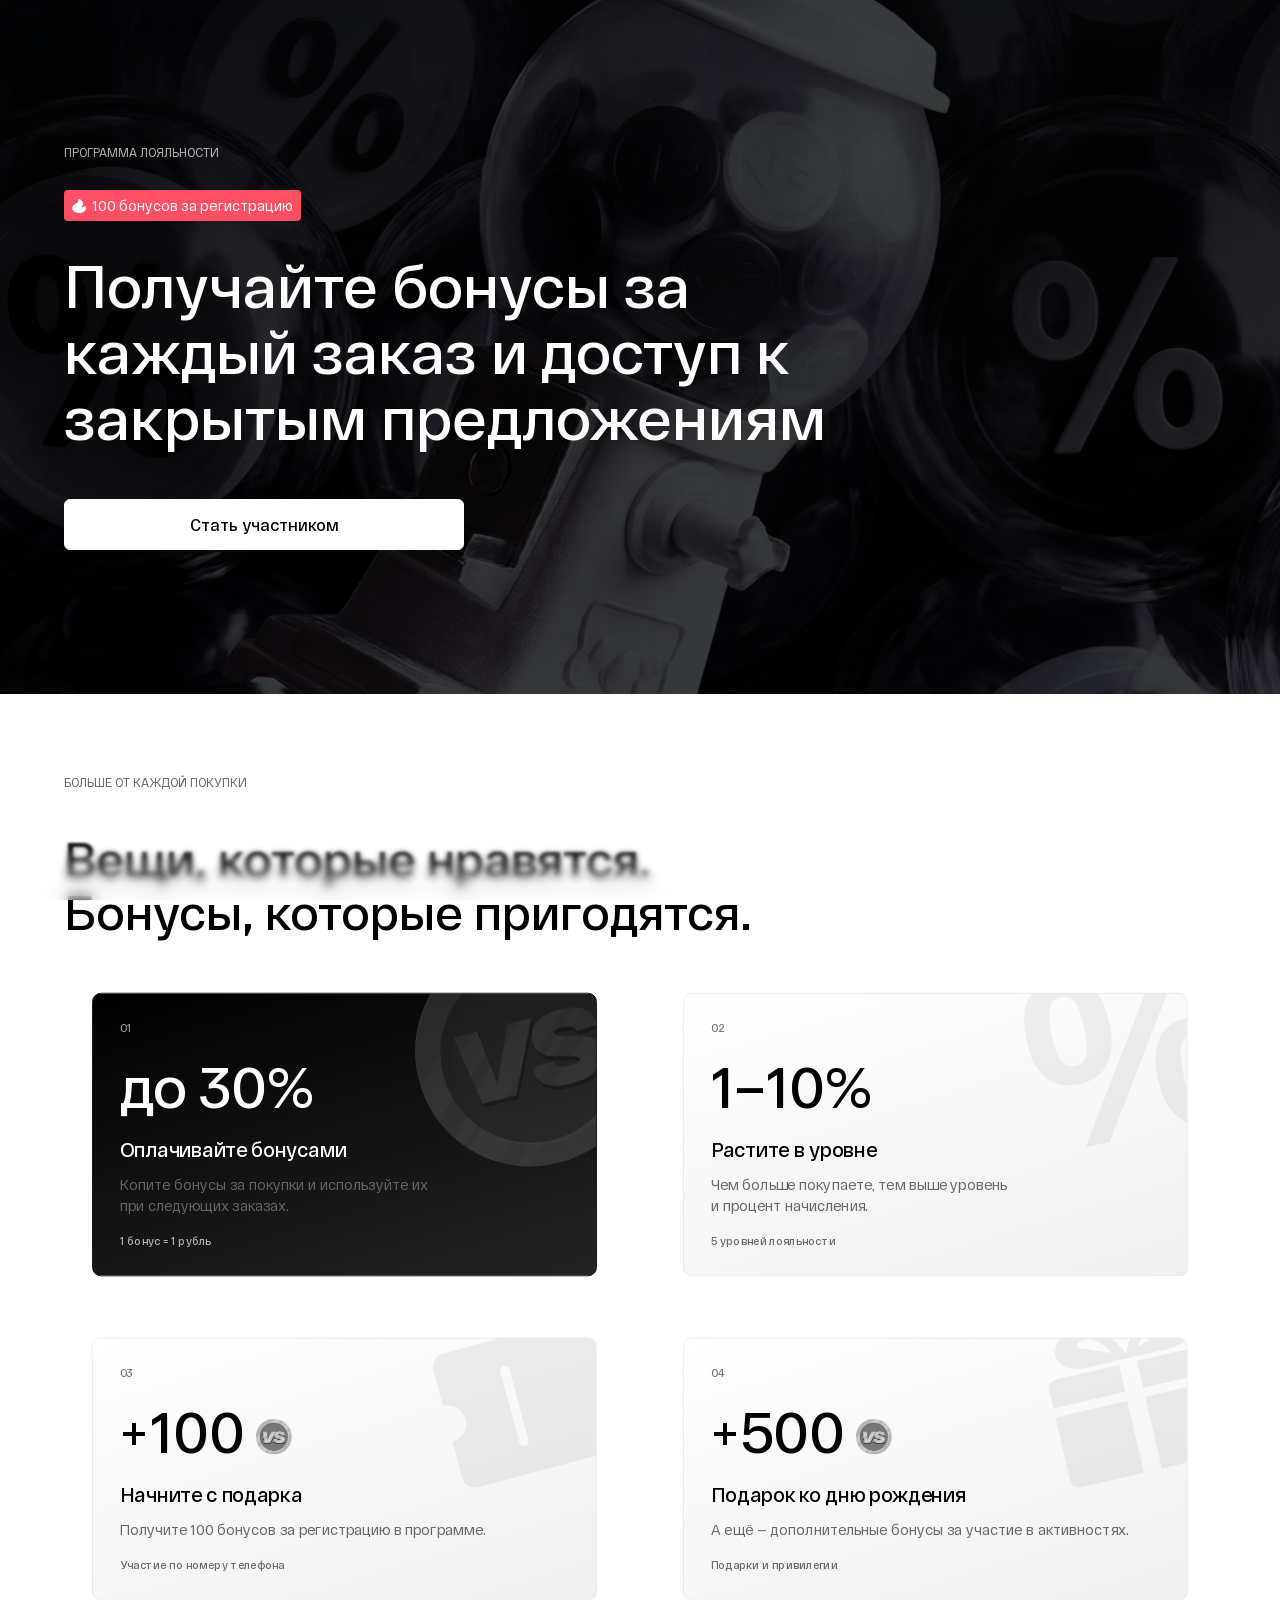
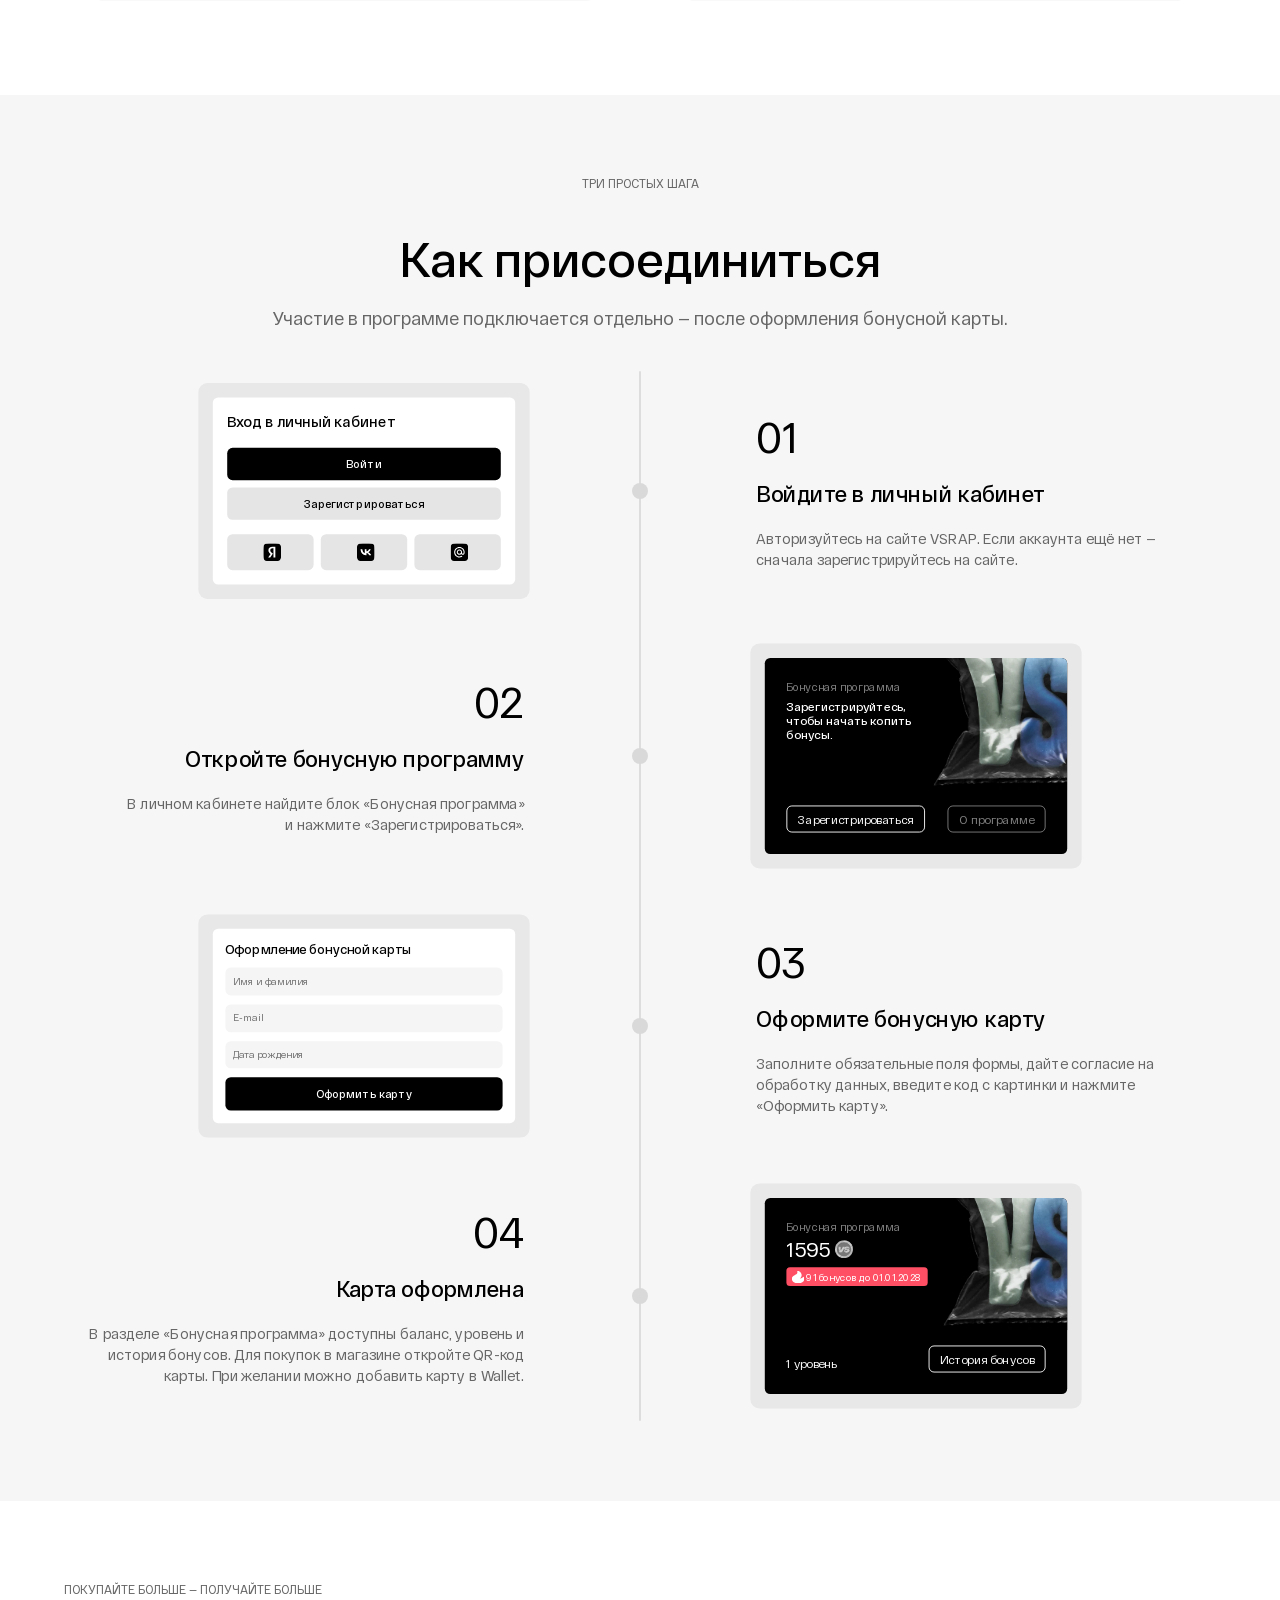
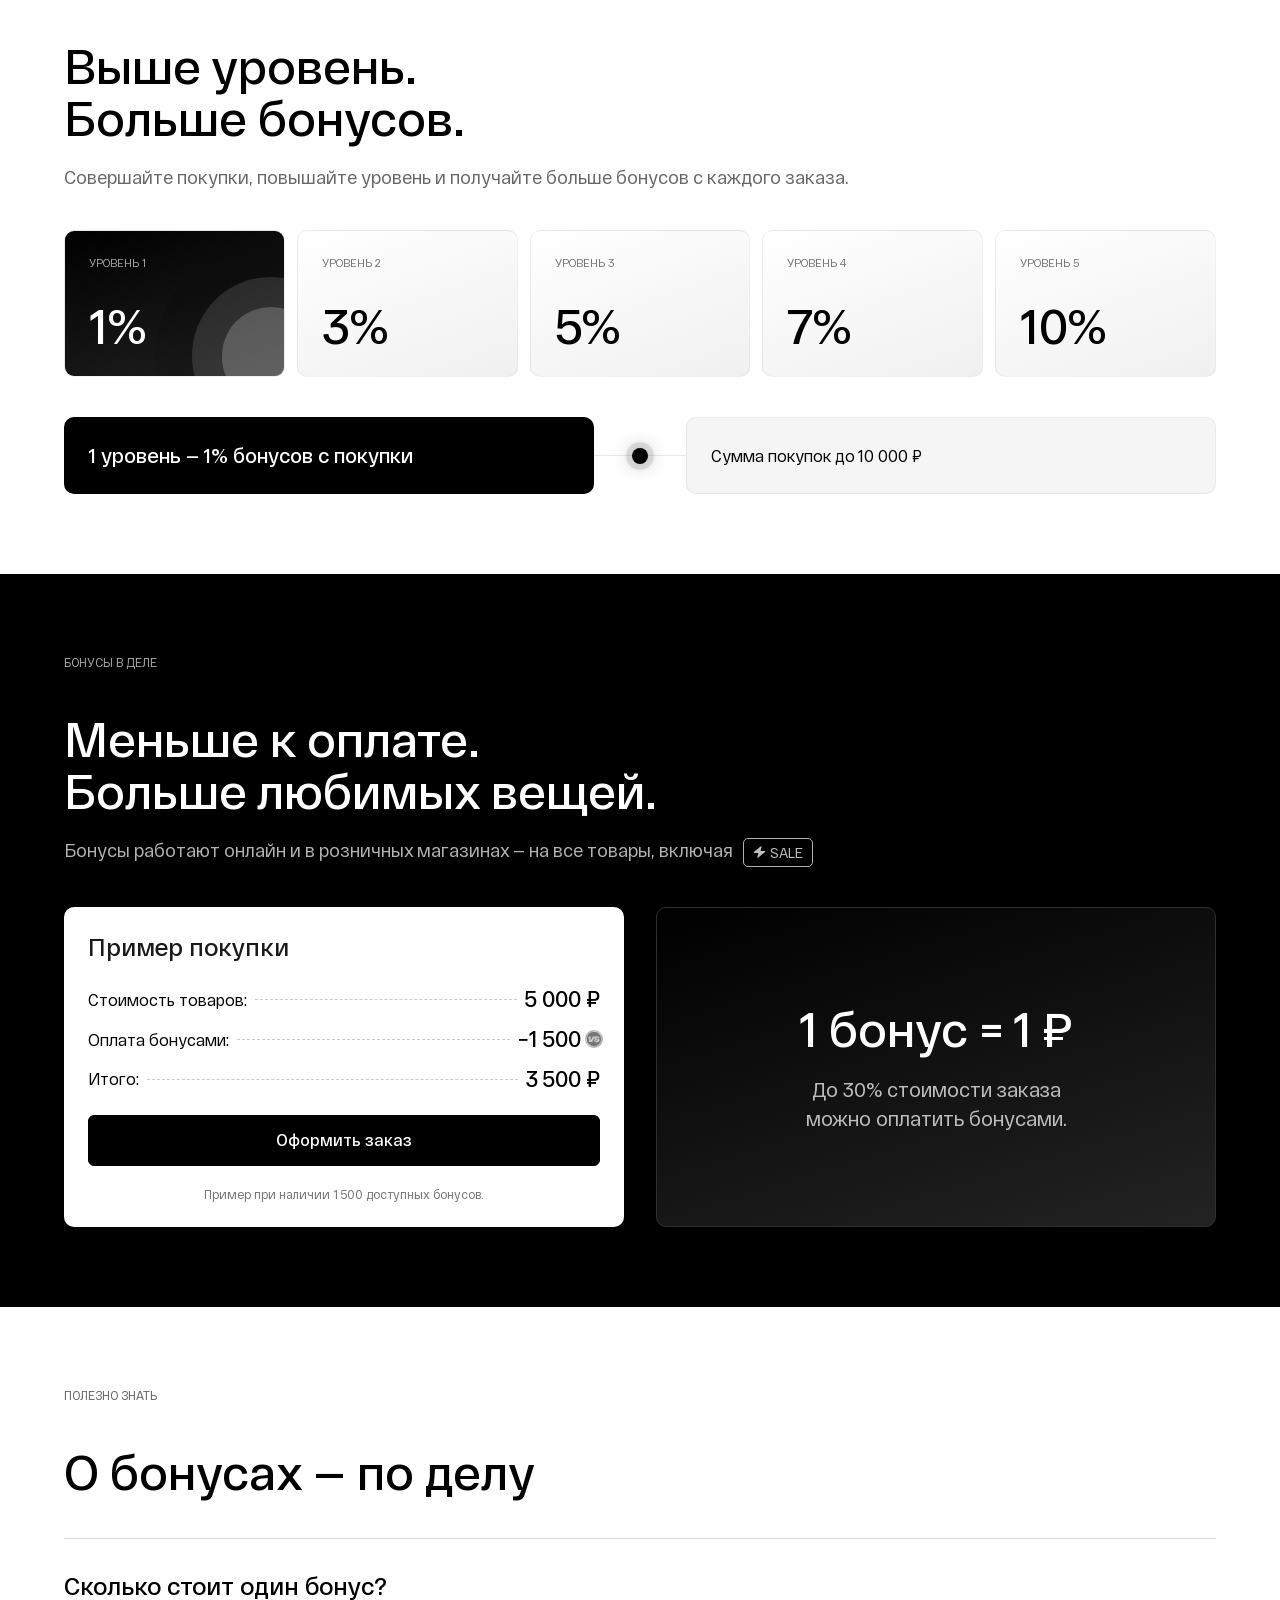
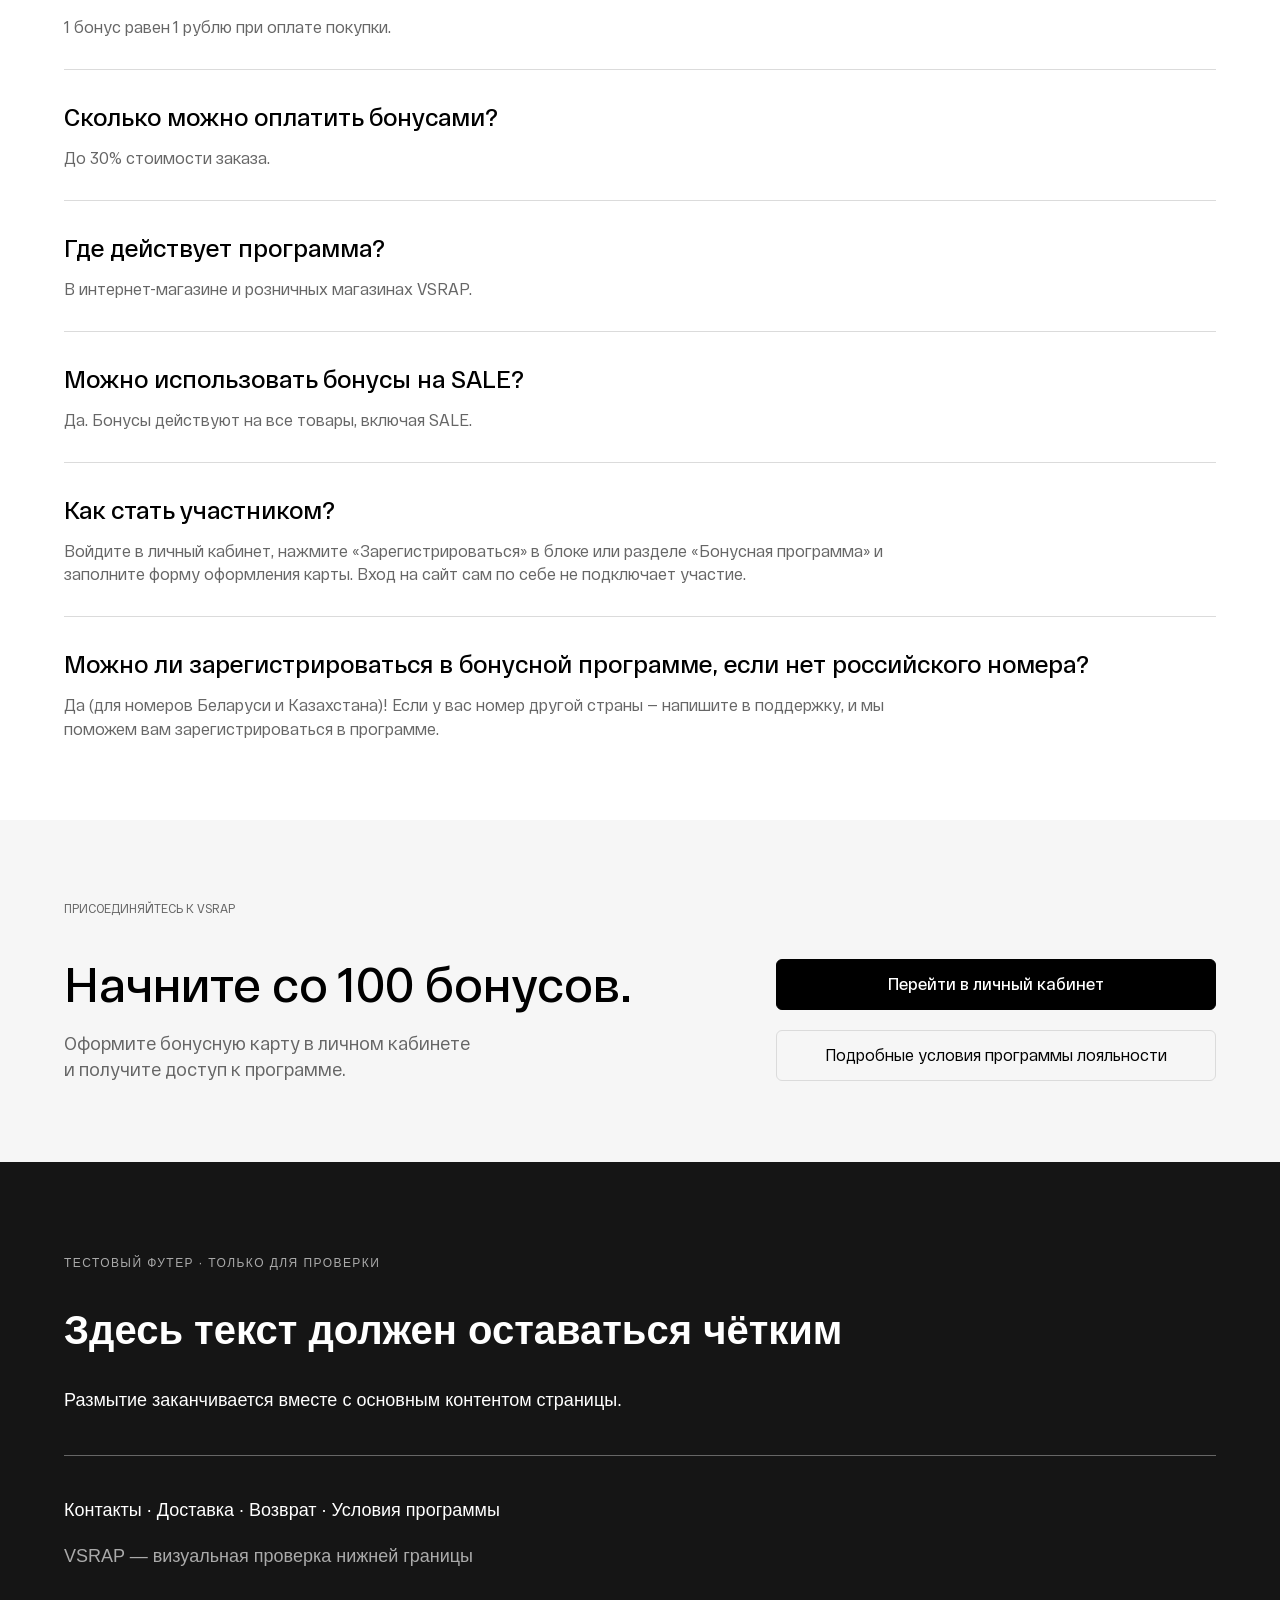
==== commit 911aa430: "правки" ====
--- a/footer-preview.html
+++ b/footer-preview.html
@@ -16,7 +16,7 @@
     <img class="bonus-hero__background" src="assets/b1063.webp" alt="" fetchpriority="high">
     <div class="bonus-container bonus-hero__content" data-reveal>
       <p class="bonus-eyebrow">Программа лояльности</p>
-      <span class="bonus-gift-badge"><span class="bonus-flame"><img src="assets/dffb9.svg" alt=""></span>100 бонусов за регистрацию</span>
+      <span class="bonus-gift-badge"><span class="bonus-flame"><img src="assets/dffb9.svg" alt=""></span><span class="bonus-gift-badge__text">100 бонусов за регистрацию</span></span>
       <h1 id="bonus-title">Получайте бонусы<span class="bonus-tablet-break"></span> за <br class="bonus-title-desktop-break">каждый заказ<span class="bonus-tablet-break"></span> и доступ к <br class="bonus-title-desktop-break">закрытым предложениям</h1>
       <a class="bonus-button bonus-button--light bonus-hero__button" href="https://vsrap.shop/personal/">Стать участником</a>
     </div>
@@ -109,7 +109,7 @@
             <div class="bonus-preview" role="img" aria-label="Пример оформленной карты: баланс 1595 бонусов, первый уровень и история бонусов">
               <div class="bonus-preview__card bonus-preview__card--issued">
                 <div class="bonus-preview__bag"><img src="assets/0b8ff.webp" alt="" loading="lazy"></div>
-                <div class="bonus-preview__card-content"><div><p class="bonus-preview__caption">Бонусная программа</p><p class="bonus-preview__balance">1595 <img class="bonus-preview__coin" src="assets/bonus-coin.svg" width="20" height="20" alt="бонусов"></p><span class="bonus-gift-badge bonus-gift-badge--small"><span class="bonus-flame"><picture><source media="(max-width: 767.98px)" srcset="assets/22d54.svg"><img src="assets/dffb9.svg" alt=""></picture></span>91 бонусов до 01.01.2028</span></div><div class="bonus-preview__card-bottom"><span>1 уровень</span><span class="bonus-preview__outline">История бонусов</span></div></div>
+                <div class="bonus-preview__card-content"><div><p class="bonus-preview__caption">Бонусная программа</p><p class="bonus-preview__balance">1595 <img class="bonus-preview__coin" src="assets/bonus-coin.svg" width="20" height="20" alt="бонусов"></p><span class="bonus-gift-badge bonus-gift-badge--small"><span class="bonus-flame"><picture><source media="(max-width: 767.98px)" srcset="assets/22d54.svg"><img src="assets/dffb9.svg" alt=""></picture></span><span class="bonus-gift-badge__text">91 бонусов до 01.01.2028</span></span></div><div class="bonus-preview__card-bottom"><span>1 уровень</span><span class="bonus-preview__outline">История бонусов</span></div></div>
               </div>
             </div>
           </div>
--- a/bonus_program_page.css
+++ b/bonus_program_page.css
@@ -94,7 +94,11 @@
 .bonus-hero::before { content: ""; position: absolute; inset: 0; background: rgb(0 0 0 / 75%); z-index: -1; }
 .bonus-hero__content { display: flex; flex-direction: column; align-items: flex-start; padding-block: 144px; }
 .bonus-hero .bonus-eyebrow { color: rgb(255 255 255 / 70%); line-height: 16px; }
-.bonus-gift-badge { display: inline-flex; flex-wrap: nowrap; flex-shrink: 0; align-items: center; width: max-content; white-space: nowrap; gap: 6px; padding: 7px 8px; border-radius: 4px; background: #ff4f64; color: #fff; font-size: 14px; line-height: 16px; }
+/* Inline sizing includes the icon, spacing and text without flex intrinsic-width quirks. */
+.bonus-gift-badge { --bonus-badge-icon: 14px; --bonus-badge-gap: 6px; display: inline-block; flex-shrink: 0; width: auto; white-space: nowrap; padding: 7px 8px; border-radius: 4px; background: #ff4f64; color: #fff; font-size: 14px; line-height: 16px; -webkit-text-size-adjust: 100%; text-size-adjust: 100%; }
+.bonus-gift-badge > .bonus-flame { display: inline-block; width: var(--bonus-badge-icon); height: var(--bonus-badge-icon); margin-right: var(--bonus-badge-gap); vertical-align: middle; }
+.bonus-gift-badge > .bonus-flame picture, .bonus-gift-badge > .bonus-flame img { display: block; width: 100%; height: 100%; }
+.bonus-gift-badge__text { display: inline-block; vertical-align: middle; white-space: nowrap; }
 .bonus-hero .bonus-gift-badge { margin-block: 30px; }
 .bonus-flame { display: inline-flex; align-items: center; justify-content: center; flex: 0 0 14px; height: 14px; }
 .bonus-hero__button { width: min(400px, 100%); margin-top: 50px; }
@@ -186,7 +190,7 @@
 }
 .bonus-preview__balance { display: flex; align-items: center; gap: 5px; margin-top: 4px !important; font-size: 23px; line-height: 24px; }
 .bonus-preview__coin { width: 20px; height: 20px; flex-shrink: 0; align-self: center; object-fit: contain; }
-.bonus-gift-badge--small { margin-top: 8px; padding: 3px 8px 3px 6px; gap: 2px; font-size: 11px; line-height: 14px; }
+.bonus-gift-badge--small { --bonus-badge-gap: 2px; margin-top: 8px; padding: 3px 8px 3px 6px; gap: 2px; font-size: 11px; line-height: 14px; }
 
 .bonus-levels__list { display: grid; grid-template-columns: repeat(5, minmax(0, 1fr)); gap: 12px; }
 .bonus-level { position: relative; display: flex; flex-direction: column; gap: 28px; overflow: hidden; padding: 24px; border: 1px solid rgb(0 0 0 / 5%); border-radius: 10px; background: linear-gradient(160deg, #fff, #f0f0f0); color: #000; text-align: left; cursor: pointer; isolation: isolate; }
@@ -345,7 +349,7 @@
   .bonus-preview__outline { padding: 5.896px 10.109px; font-size: 10.951px; line-height: 11.793px; border-width: .842px; border-radius: 5.054px; }
   .bonus-preview__balance { gap: 4.212px; margin-top: 3.37px !important; font-size: 19.375px; line-height: 20.217px; }
   .bonus-preview__coin { width: 16.848px; height: 16.848px; }
-  .bonus-gift-badge--small { margin-top: 6.739px; padding: 2.527px 6.739px 2.527px 5.054px; gap: 1.685px; font-size: 9.266px; line-height: 11.793px; border-radius: 3.37px; }
+  .bonus-gift-badge--small { --bonus-badge-icon: 11.793px; --bonus-badge-gap: 1.685px; margin-top: 6.739px; padding: 2.527px 6.739px 2.527px 5.054px; gap: 1.685px; font-size: 9.266px; line-height: 11.793px; border-radius: 3.37px; }
   .bonus-gift-badge--small .bonus-flame { flex-basis: 11.793px; height: 11.793px; }
   .bonus-levels__list { grid-template-columns: 1fr; gap: 12px; }
   .bonus-level { flex-direction: row; justify-content: space-between; align-items: center; padding: 24px; gap: 16px; }
